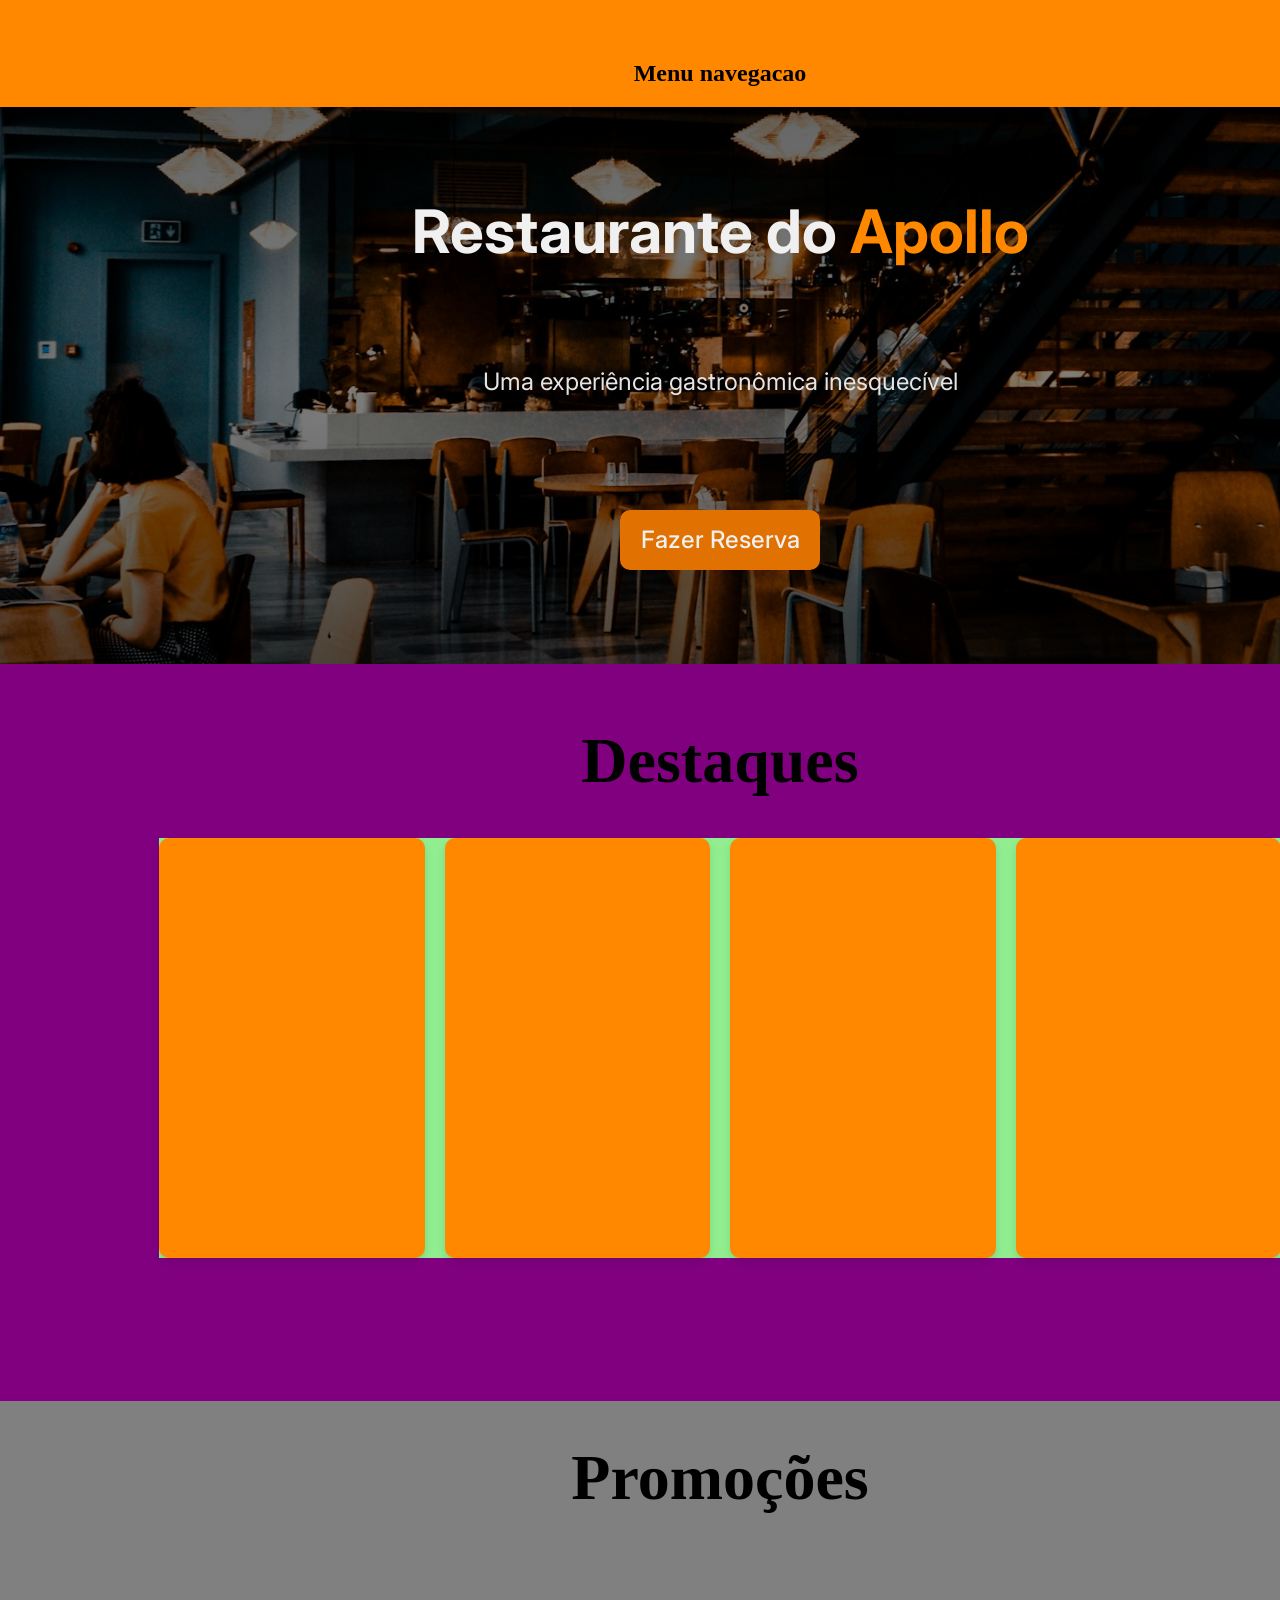
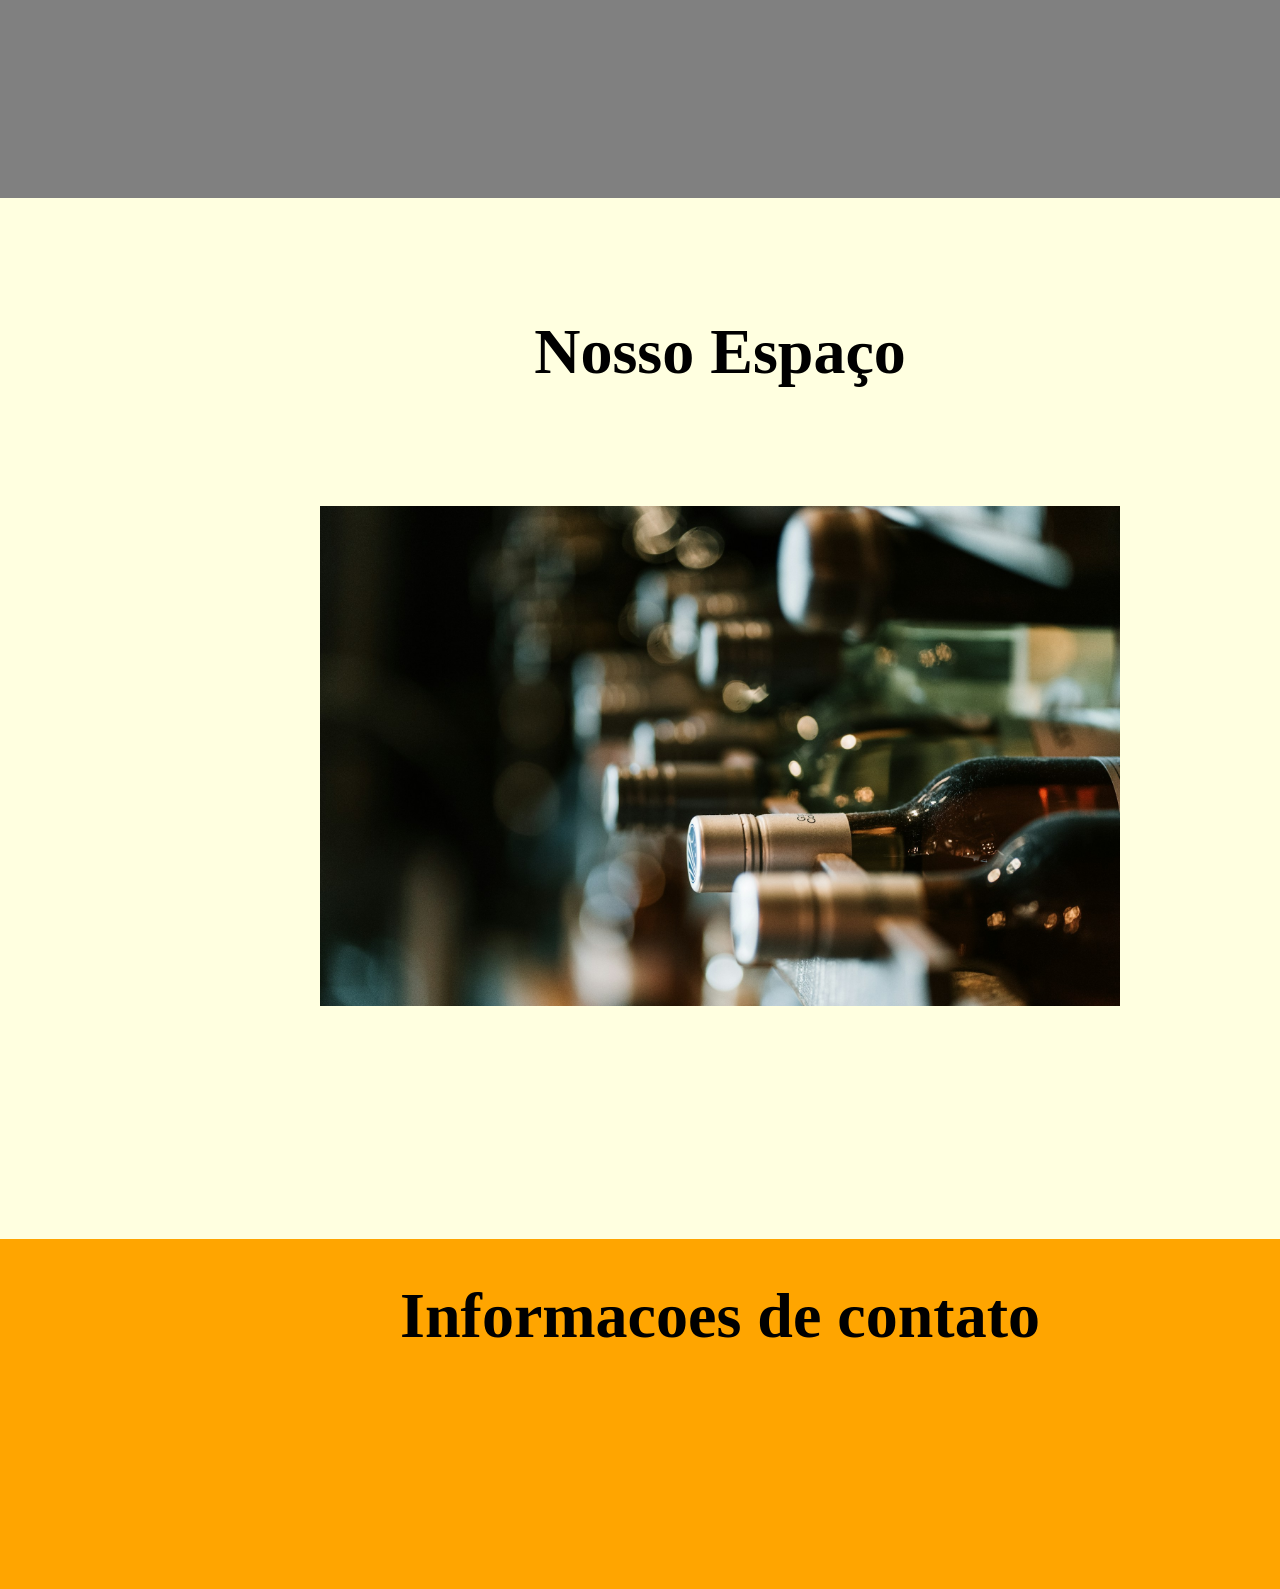
==== index.html @ 2770dd9a "finalizei estilo do banner principal" ====
<!DOCTYPE html>
<html lang="pt-br">
<head>
    <meta charset="UTF-8">
    <meta name="viewport" content="width=device-width, initial-scale=1.0">
    
    <link rel="preconnect" href="https://fonts.googleapis.com">
    <link rel="preconnect" href="https://fonts.gstatic.com" crossorigin>
    <link href="https://fonts.googleapis.com/css2?family=Inter:wght@400;700&display=swap" rel="stylesheet">

    
    <link rel="stylesheet" href="style/style.css">
    
    <title>Apollo Restaurante</title>
</head>
<body>
  <header id="main-nav">
    <div class="texto-menu">
      <h2>Menu navegacao</h2>
      </div>
    </header>
  
  <main id="home-content">
        <section id="main-banner">
            <h1 class="restaurante-title">Restaurante do <span class="destaque-title">Apollo</span></h1>
            <p class="slogan">Uma experiência gastronômica inesquecível</p>
            <button class="botao-reserva">Fazer Reserva</button>
        </section>

        <section id="area-destaques">
            <h1>Destaques</h1>
            <div class="cards-container">
              <div class="card"></div>
              <div class="card"></div>
              <div class="card"></div>
              <div class="card"></div>
            </div>
        </section>

        <section id="promocao-area">
            <h1>Promoções</h1>
            <div class="promocao-text"></div>
            <div class="promocao-image"></div>
        </section>

        <section id="sobre-espaco">
            <h1>Nosso Espaço</h1>
            <img class="img-carousel" src="imagens/home/foto-carousel-1.jpg" alt="imagem 1 do carousel">
            <div class="carousel"></div>
        </section>

    </main>

    <footer id="main-footer"> 
        <h1>Informacoes de contato</h1>
        <div class="footer-column"></div>
        <div class="footer-column"></div>
        <div class="footer-column"></div>
        <div class="footer-column"></div>
    </footer>
    
</body>
</html>
---- style/style.css ----
* {
  margin: 0;
  padding: 0;
  box-sizing: border-box;
}

#main-nav {
  background-color: #FF8800;
  width: 1440px;
  height: 107px;
  display: flex;
  flex-direction: column; 
  align-items: center;
  justify-content: center;
  padding-top: 40px;
  
}

#main-banner {
  background-image: linear-gradient(rgba(0, 0, 0, 0.6),rgba(0, 0, 0, 0.5), rgba(0, 0, 0, 0.7)),url('/imagens/home/main-banner.jpg');
  background-size: cover;
  background-position: 28% 62%;
  background-repeat: no-repeat;
  width: 1440px;
  height: 557px;
  display: flex;
  flex-direction: column; 
  align-items: center;
  justify-content: space-evenly;
  text-align: center;
}

#main-banner h1 {
  font-family: 'Inter', sans-serif;
  color: rgba(240,240,240,1);
  font-weight: 700;
  font-size: 60px;
  line-height: 60px;
  font-weight: bold;
  margin-bottom: 10px; 
}



#area-destaques{
  background-color: purple;
  width: 1440px;
  height: 737px;
  display: flex;
  flex-direction: column; 
  align-items: center;
  padding: 60px;
}

#promocao-area{
  background-color: gray;
  width: 1440px;
  height: 397px;
  display: flex;
  flex-direction: column; 
  align-items: center;
  justify-content: flex-start;
  padding: 40px;
}

#sobre-espaco{
  background-color: lightyellow;
  width: 1440px;
  height: 1041px;
  display: flex;
  flex-direction: column; 
  align-items: center;
  justify-content: space-evenly;
}

#main-footer{
  background-color: orange;
  width: 1440px;
  height: 350px;
  display: flex;
  flex-direction: column; 
  align-items: center;
  justify-content: flex-start;
  padding: 40px;
}
.destaque-title{
  color: #FF8800;
}

.slogan{
  font-size: 24px;
  line-height: 32px;
  font-family: 'Inter', sans-serif;
  font-weight: 400;
  color: rgba(229,229,229,1);
  
}

.botao-reserva{
  background-color: rgba(225,113,0,1);
  color: rgba(240,240,240,1);
  font-size: 24px;
  font-family: 'Inter', sans-serif;
  font-weight: 500;
  width: 200px;
  height: 60px;
  padding: 15px;
  border: none;
  border-radius: 10px;
  margin-top: 18px;
}

.img-carousel{
  width: 800px;
  height: 500px;
  object-fit: cover;
  
}

.cards-container{
  background-color: lightgreen;
  width: 85%;
  height: 420px;
  display: flex;
  flex-direction: row;
  justify-content: center;
  gap: 20px;
  margin-top: 40px;
}

.card{
  background-color: #FF8800;
  width: 268px;
  height: 420px;
  border-radius: 10px;
  box-shadow: 0 4px 8px rgba(0,0,0,0.1);
  text-align: center;
  
}

h1 { 
  font-size: 64px;
}
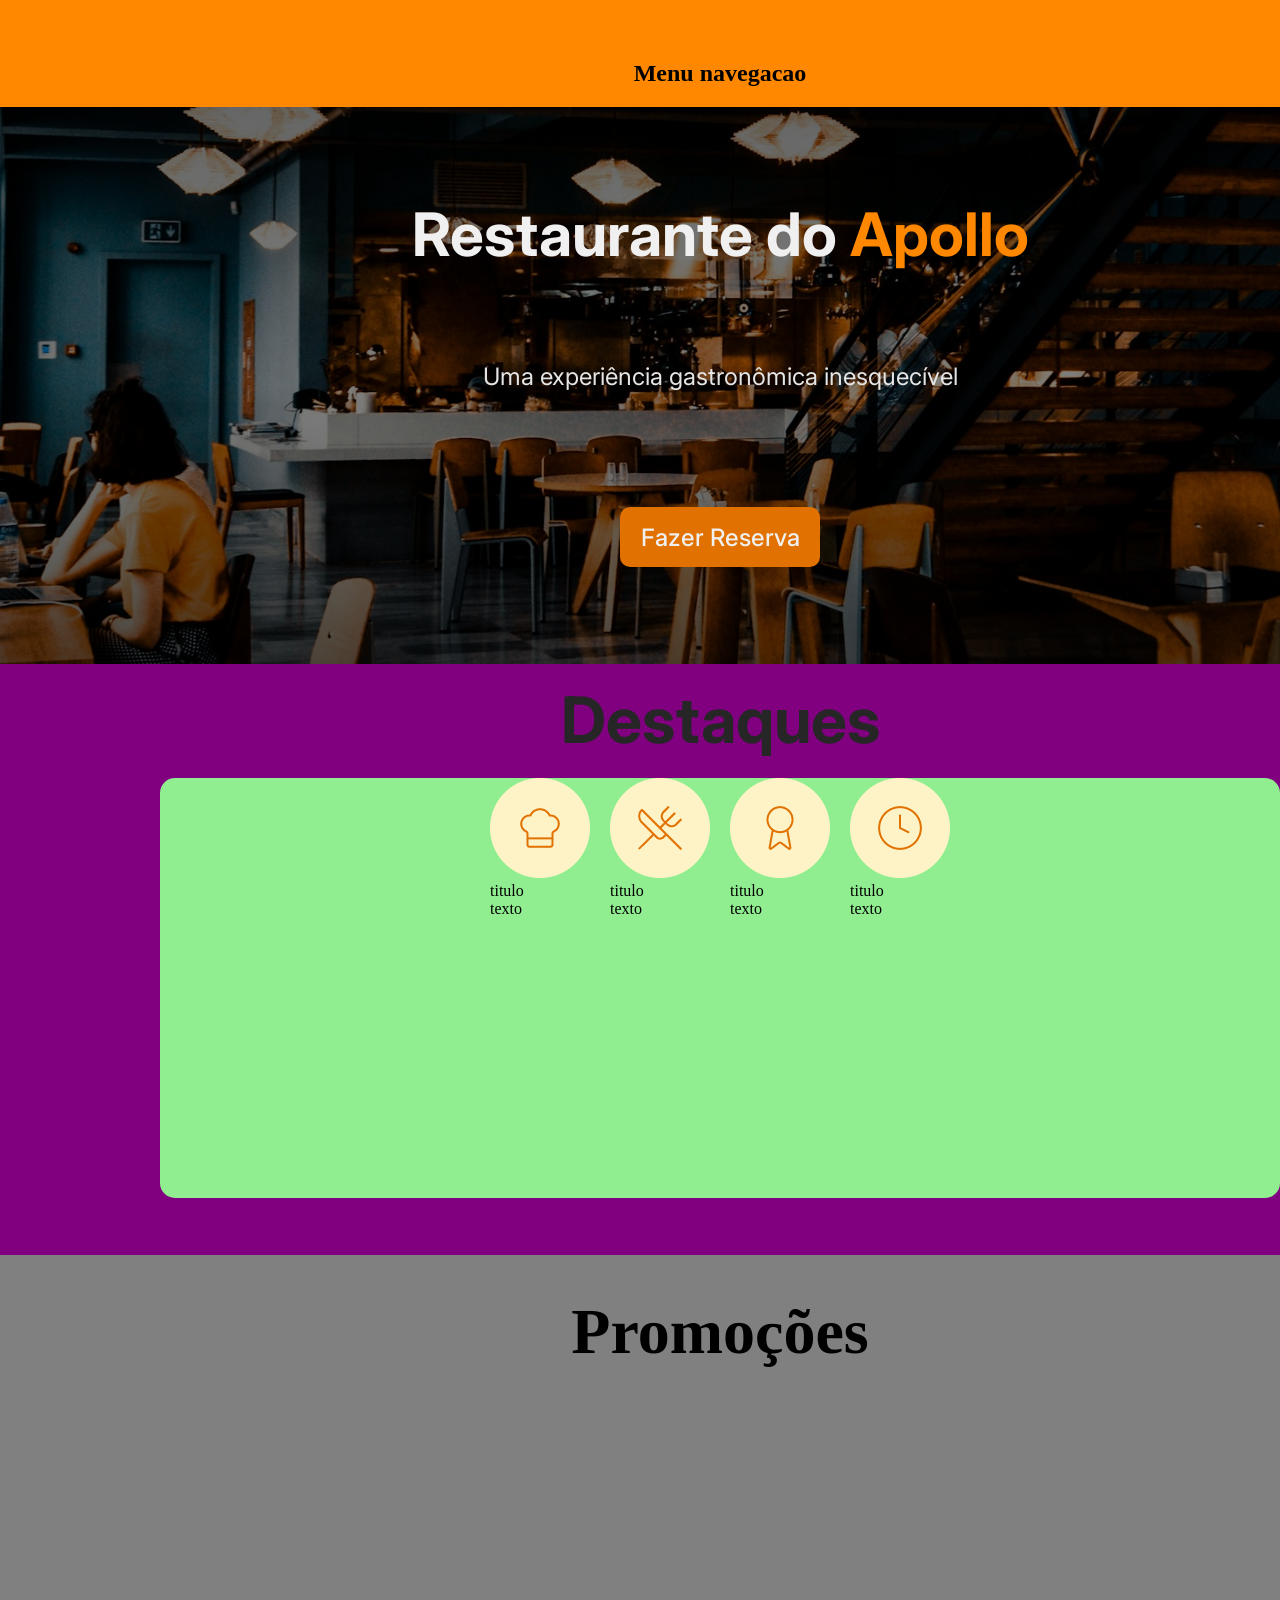
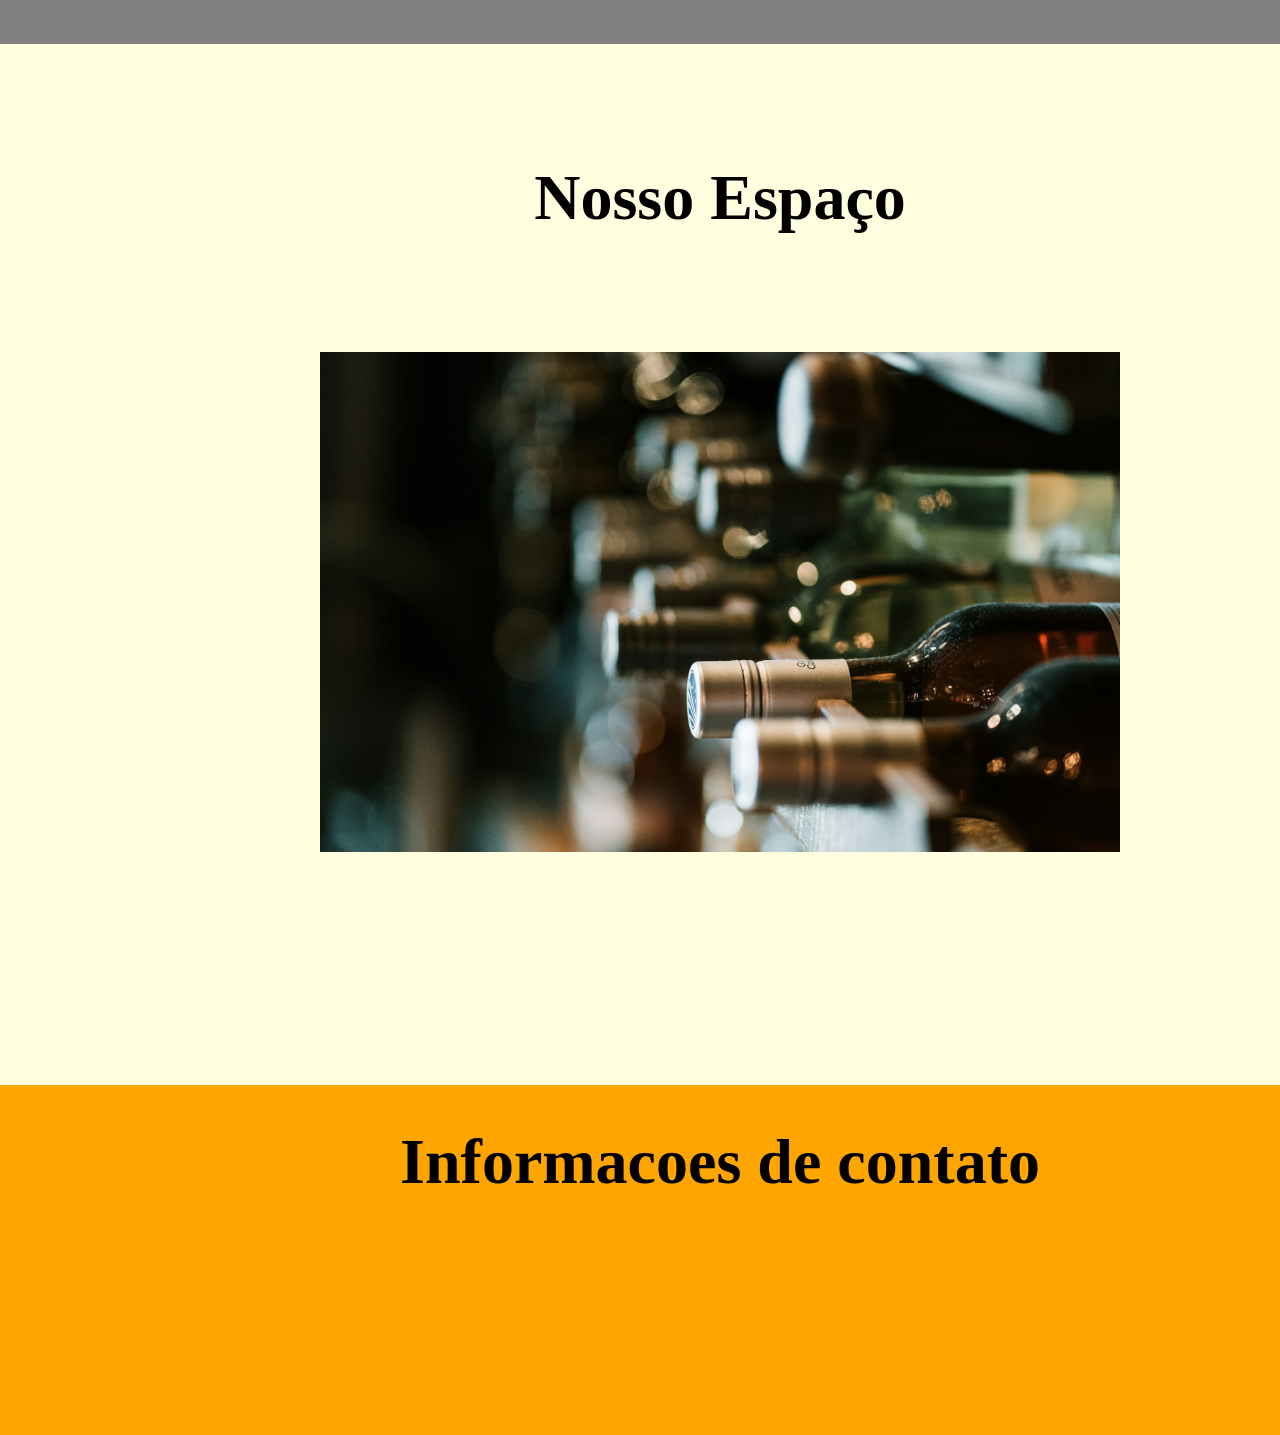
==== commit 533eb028: "iniciei estilo dos destaques" ====
--- a/index.html
+++ b/index.html
@@ -22,18 +22,38 @@
   
   <main id="home-content">
         <section id="main-banner">
-            <h1 class="restaurante-title">Restaurante do <span class="destaque-title">Apollo</span></h1>
+            <h1 class="restaurante-title">Restaurante do <span class="destaque-no-titulo">Apollo</span></h1>
             <p class="slogan">Uma experiência gastronômica inesquecível</p>
             <button class="botao-reserva">Fazer Reserva</button>
         </section>
 
         <section id="area-destaques">
-            <h1>Destaques</h1>
+            <h1 class="title-destaques">Destaques</h1>
             <div class="cards-container">
-              <div class="card"></div>
-              <div class="card"></div>
-              <div class="card"></div>
-              <div class="card"></div>
+              
+              <div class="card">
+                  <img src="/imagens/home/icon-card1.png">
+                  <p class="cards-title">titulo</p>
+                  <p class= "cards-texts">texto</p>
+              </div>
+              
+              <div class="card">
+                   <img src="/imagens/home/icon-card2.png">
+                  <p class="cards-title">titulo</p>
+                  <p class= "cards-texts">texto</p>
+              </div>
+              
+              <div class="card">
+                   <img src="/imagens/home/icon-card3.png">
+                  <p class="cards-title">titulo</p>
+                  <p class= "cards-texts">texto</p>
+              </div>
+              
+              <div class="card">
+                   <img src="/imagens/home/icon-card4.png">
+                  <p class="cards-title">titulo</p>
+                  <p class= "cards-texts">texto</p>
+              </div>
             </div>
         </section>
 
--- a/style/style.css
+++ b/style/style.css
@@ -37,7 +37,6 @@
   font-size: 60px;
   line-height: 60px;
   font-weight: bold;
-  margin-bottom: 10px; 
 }
 
 
@@ -45,17 +44,18 @@
 #area-destaques{
   background-color: purple;
   width: 1440px;
-  height: 737px;
+  height: 591px;
   display: flex;
   flex-direction: column; 
   align-items: center;
-  padding: 60px;
+  justify-content: center;
+  
 }
 
 #promocao-area{
   background-color: gray;
   width: 1440px;
-  height: 397px;
+  height: 389px;
   display: flex;
   flex-direction: column; 
   align-items: center;
@@ -83,7 +83,7 @@
   justify-content: flex-start;
   padding: 40px;
 }
-.destaque-title{
+.destaque-no-titulo{
   color: #FF8800;
 }
 
@@ -110,6 +110,17 @@
   margin-top: 18px;
 }
 
+.title-destaques{
+  font-family: 'Inter', sans-serif;
+  font-weight: 700;
+  font-size: 64px;
+  line-height: 36px;
+  color: rgba(38,38,38,01);
+  margin-bottom: 20px;
+  
+}
+
+
 .img-carousel{
   width: 800px;
   height: 500px;
@@ -119,23 +130,26 @@
 
 .cards-container{
   background-color: lightgreen;
-  width: 85%;
+  width: 1120px;
   height: 420px;
   display: flex;
   flex-direction: row;
   justify-content: center;
   gap: 20px;
-  margin-top: 40px;
+  margin-top: 20px;
+  margin-bottom: 20px;
+  border-radius: 15px;
+
 }
 
-.card{
-  background-color: #FF8800;
+.card1,.card2,.card3,.card4 {
+  background-color: rgba(240,240,240,1);
   width: 268px;
   height: 420px;
   border-radius: 10px;
   box-shadow: 0 4px 8px rgba(0,0,0,0.1);
   text-align: center;
-  
+  border-radius: 15px;
 }
 
 h1 { 
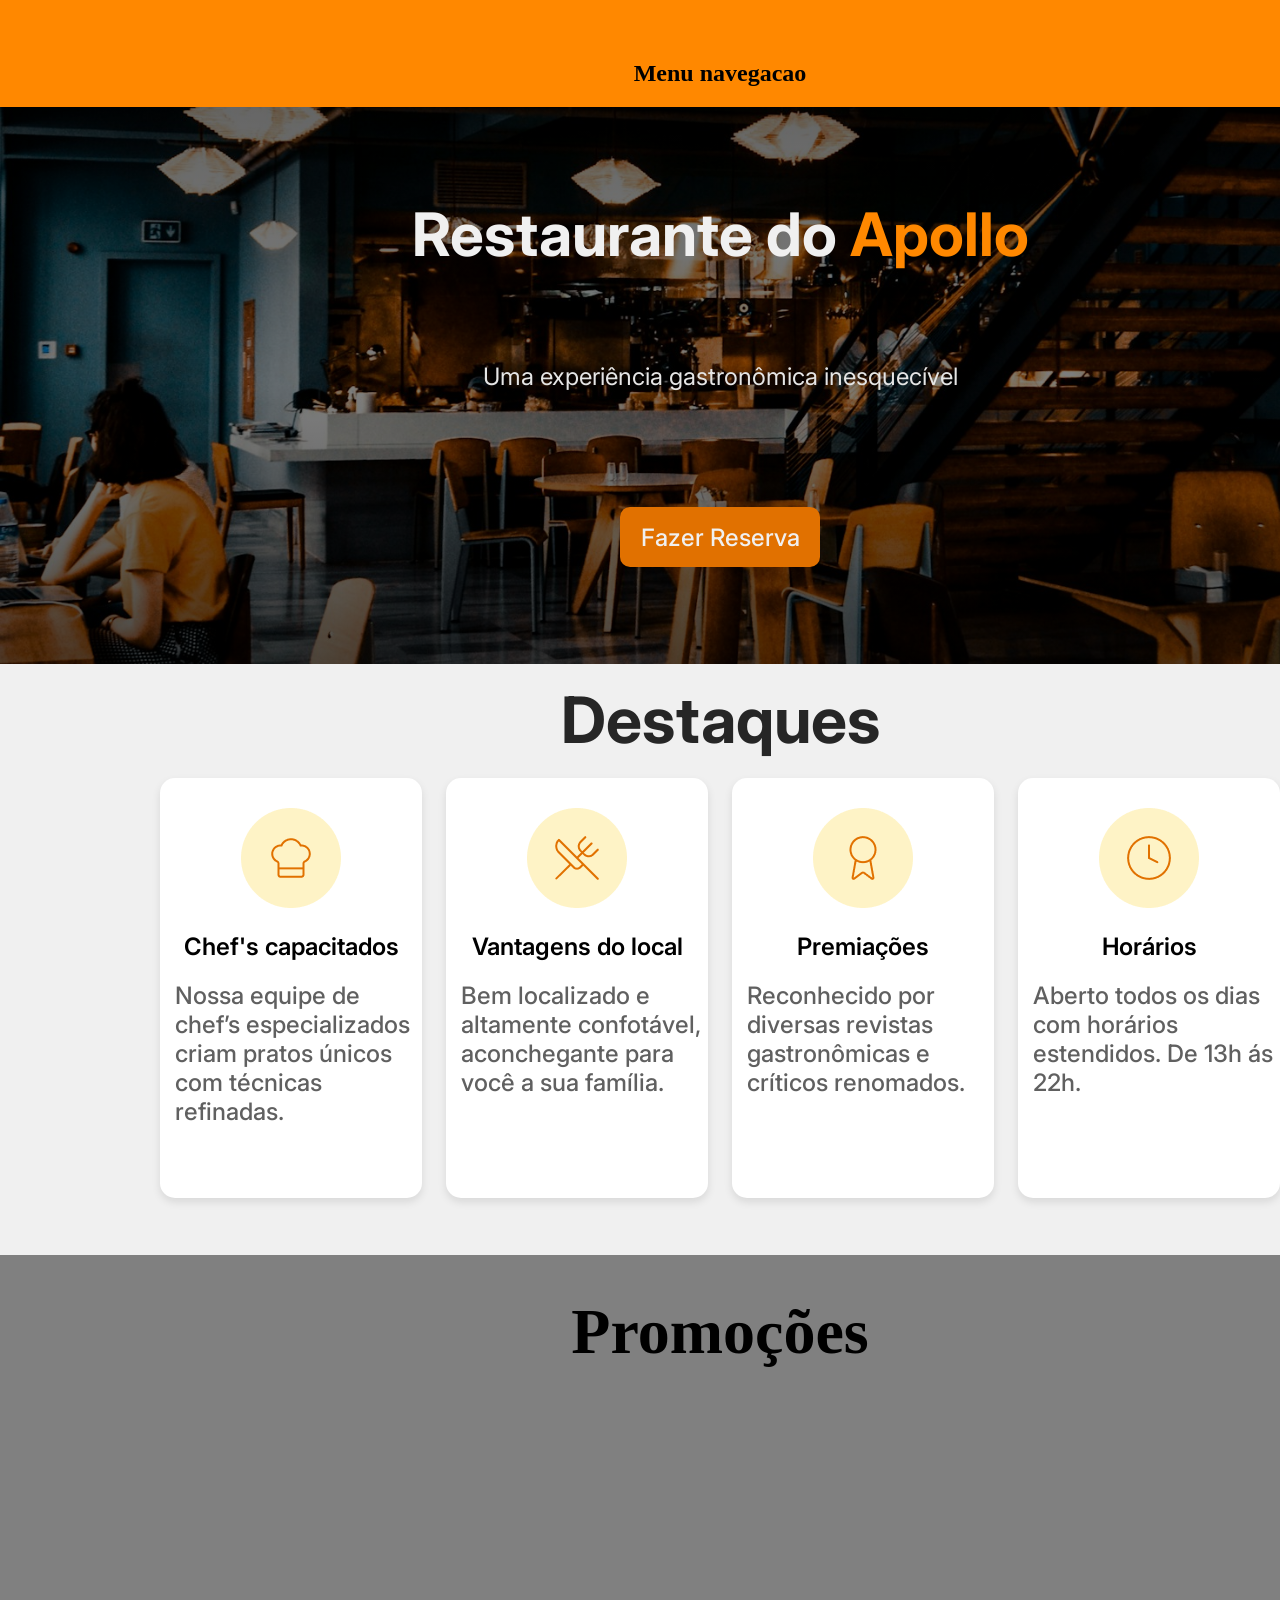
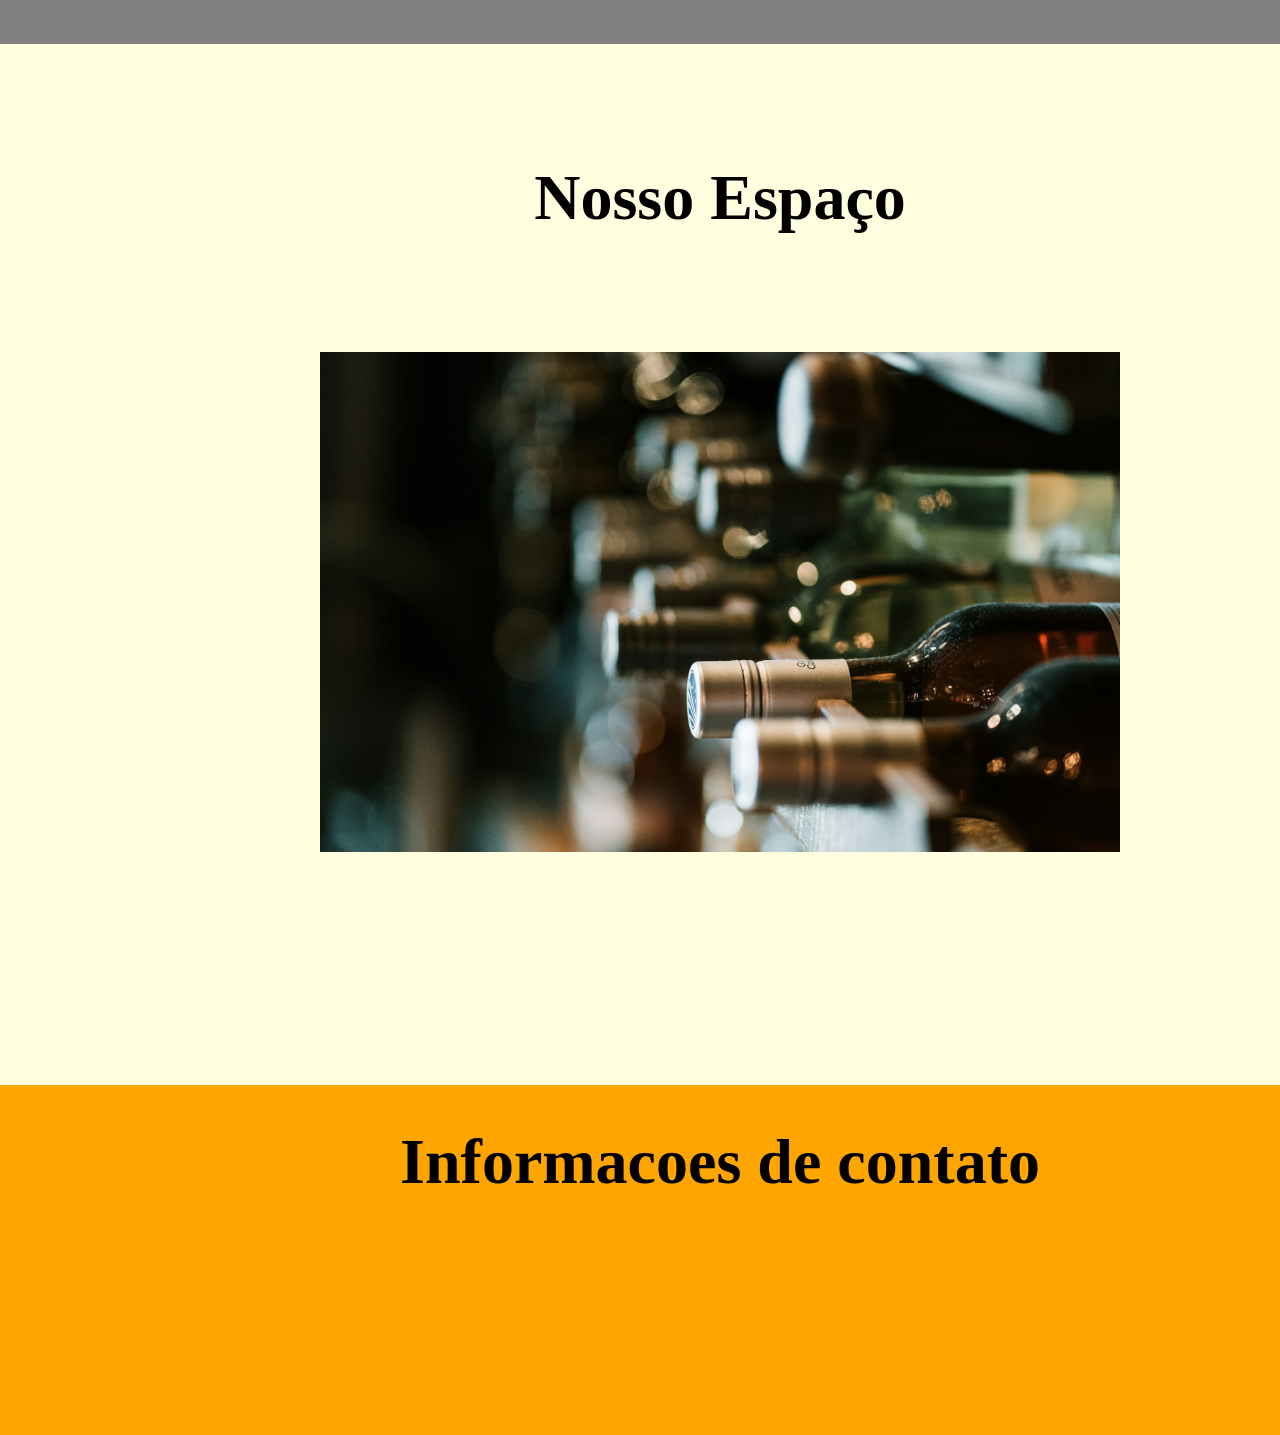
==== commit c4d5b127: "concluí estilo dos cards na area de destaque" ====
--- a/index.html
+++ b/index.html
@@ -31,28 +31,28 @@
             <h1 class="title-destaques">Destaques</h1>
             <div class="cards-container">
               
-              <div class="card">
+              <div class="card1">
                   <img src="/imagens/home/icon-card1.png">
-                  <p class="cards-title">titulo</p>
-                  <p class= "cards-texts">texto</p>
+                  <p class="cards-title">Chef's capacitados</p>
+                  <p class= "cards-texts">Nossa equipe de chef’s especializados criam pratos únicos com técnicas refinadas.</p>
               </div>
               
-              <div class="card">
+              <div class="card2">
                    <img src="/imagens/home/icon-card2.png">
-                  <p class="cards-title">titulo</p>
-                  <p class= "cards-texts">texto</p>
+                  <p class="cards-title">Vantagens do local</p>
+                  <p class= "cards-texts">Bem localizado e altamente confotável, aconchegante para você a sua família.</p>
               </div>
               
-              <div class="card">
+              <div class="card3">
                    <img src="/imagens/home/icon-card3.png">
-                  <p class="cards-title">titulo</p>
-                  <p class= "cards-texts">texto</p>
+                  <p class="cards-title">Premiações</p>
+                  <p class= "cards-texts">Reconhecido por diversas revistas gastronômicas e críticos renomados.</p>
               </div>
               
-              <div class="card">
+              <div class="card4">
                    <img src="/imagens/home/icon-card4.png">
-                  <p class="cards-title">titulo</p>
-                  <p class= "cards-texts">texto</p>
+                  <p class="cards-title">Horários</p>
+                  <p class= "cards-texts">Aberto todos os dias com horários estendidos. De 13h ás 22h.</p>
               </div>
             </div>
         </section>
--- a/style/style.css
+++ b/style/style.css
@@ -42,7 +42,7 @@
 
 
 #area-destaques{
-  background-color: purple;
+  background-color: rgba(240, 240, 240, 1);
   width: 1440px;
   height: 591px;
   display: flex;
@@ -129,13 +129,13 @@
 }
 
 .cards-container{
-  background-color: lightgreen;
+  background: background: rgba(240, 240, 240, 1);
   width: 1120px;
   height: 420px;
   display: flex;
   flex-direction: row;
   justify-content: center;
-  gap: 20px;
+  gap: 24px;
   margin-top: 20px;
   margin-bottom: 20px;
   border-radius: 15px;
@@ -143,13 +143,38 @@
 }
 
 .card1,.card2,.card3,.card4 {
-  background-color: rgba(240,240,240,1);
+  background-color: rgba(255, 255, 255, 1);
   width: 268px;
   height: 420px;
   border-radius: 10px;
   box-shadow: 0 4px 8px rgba(0,0,0,0.1);
-  text-align: center;
   border-radius: 15px;
+  display: flex;
+  flex-direction: column;
+  align-items: center;
+  justify-content: flex-start;
+  gap: 20px;
+  padding-top: 30px;
+
+  
+}
+.cards-title{
+  font-family: 'Inter', sans-serif;
+  font-size: 24px;
+  padding-top: 5px;
+  font-weight: 600;
+  line-height: 28px;
+  
+
+}
+
+.cards-texts{
+  color: rgba(96, 96, 96, 1);
+  font-family: 'Inter', sans-serif;
+  font-size: 24px;
+  font-weight: 500;
+  padding-left: 15px;
+
 }
 
 h1 { 
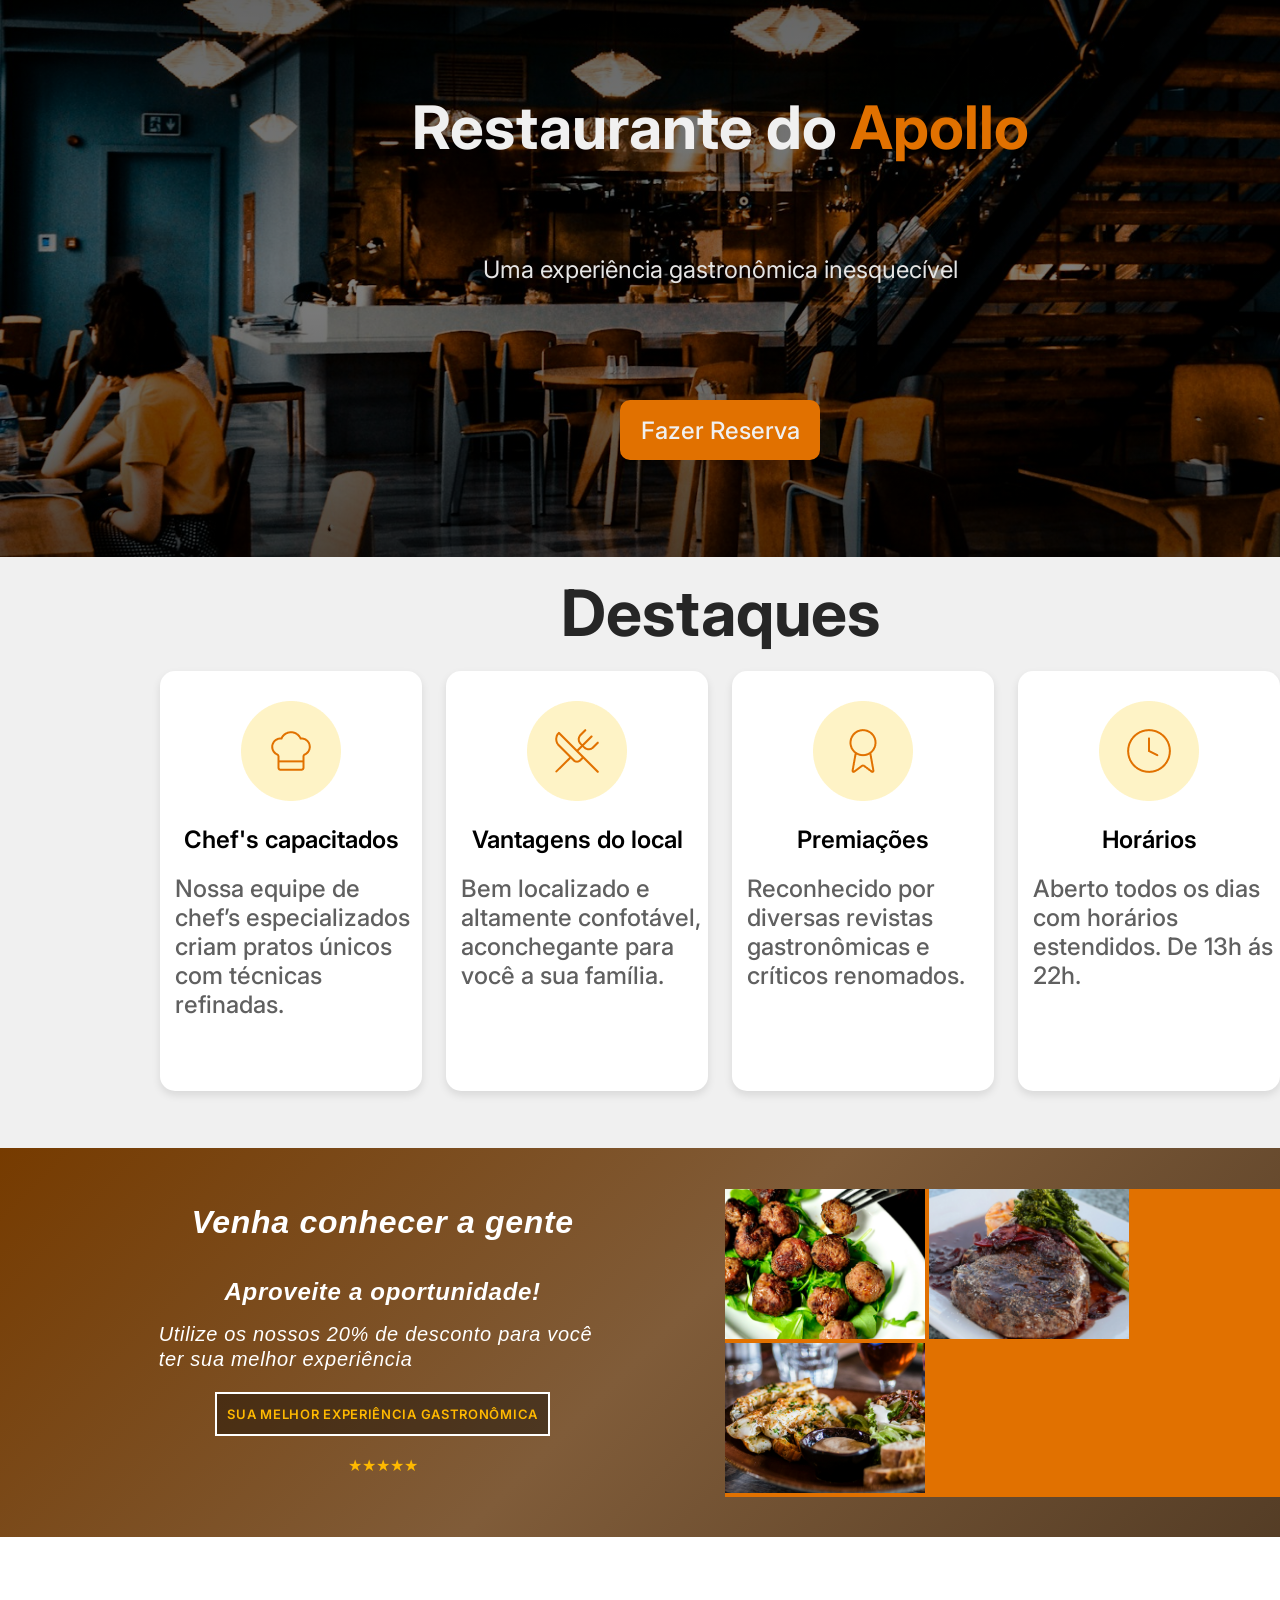
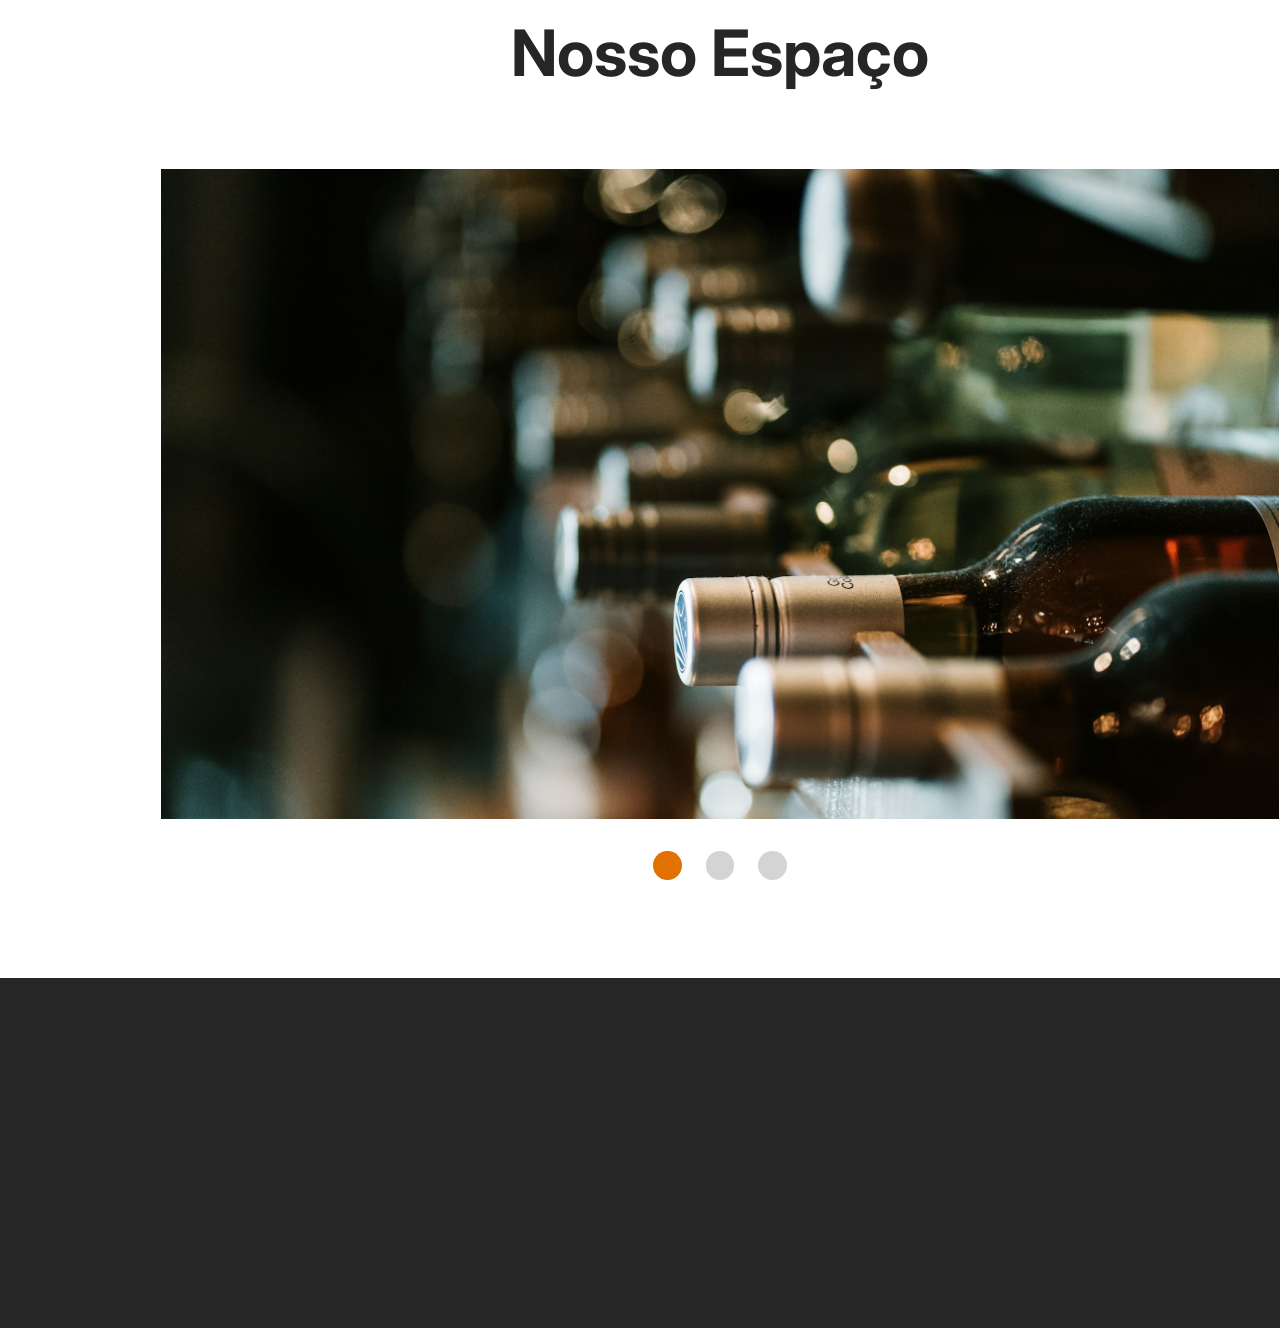
==== commit 4003d7d4: "apliquei estilo na section de promocao e finalizei o carrossel" ====
--- a/index.html
+++ b/index.html
@@ -14,12 +14,7 @@
     <title>Apollo Restaurante</title>
 </head>
 <body>
-  <header id="main-nav">
-    <div class="texto-menu">
-      <h2>Menu navegacao</h2>
-      </div>
-    </header>
-  
+  <header></header>
   <main id="home-content">
         <section id="main-banner">
             <h1 class="restaurante-title">Restaurante do <span class="destaque-no-titulo">Apollo</span></h1>
@@ -58,21 +53,48 @@
         </section>
 
         <section id="promocao-area">
-            <h1>Promoções</h1>
-            <div class="promocao-text"></div>
-            <div class="promocao-image"></div>
+      
+            <div class="promocao-conteudo">
+              <h2>Venha conhecer a gente</h2>
+              <h3>Aproveite a oportunidade!</h3>
+              <p class="promo-desconto">Utilize os nossos 20% de desconto para você ter sua melhor experiência</p>
+              <p class="promo-destaque">SUA MELHOR EXPERIÊNCIA GASTRONÔMICA</p>
+              <p class="promo-stars">★★★★★</p>
+            </div>
+            
+            <div class="promocao-pratos">
+              <img class="prato1-fundo" src="/imagens/home/prato1-fundo.jpg">
+              <img class="prato2-meio" src="/imagens/home/prato2-meio.jpg">
+              <img class="prato3-frente" src="/imagens/home/prato3-frente.jpg">
+            </div>
+            
         </section>
 
         <section id="sobre-espaco">
-            <h1>Nosso Espaço</h1>
-            <img class="img-carousel" src="imagens/home/foto-carousel-1.jpg" alt="imagem 1 do carousel">
-            <div class="carousel"></div>
+          
+            <h1 class="carousel-title">Nosso Espaço</h1>
+            
+            <div class="slides-container">
+              
+              <div class="slides-wrapper">
+                <img id="slide1" src="imagens/home/slide1.jpg" alt="slide 1 do carousel">
+                <img id="slide2" src="imagens/home/slide2.jpg" alt="slide 2 do carousel">
+                <img id="slide3" src="imagens/home/slide3.jpg" alt="slide 3 do carousel">
+              </div>
+            
+              <div class="slider-nav">
+                <a href="#slide1" class="active"></a>
+                <a href="#slide2"></a>
+                <a href="#slide3"></a>
+              </div>
+            
+            </div>
+            
         </section>
-
+        
     </main>
 
-    <footer id="main-footer"> 
-        <h1>Informacoes de contato</h1>
+    <footer id="main-footer">
         <div class="footer-column"></div>
         <div class="footer-column"></div>
         <div class="footer-column"></div>
--- a/style/style.css
+++ b/style/style.css
@@ -2,18 +2,6 @@
   margin: 0;
   padding: 0;
   box-sizing: border-box;
-}
-
-#main-nav {
-  background-color: #FF8800;
-  width: 1440px;
-  height: 107px;
-  display: flex;
-  flex-direction: column; 
-  align-items: center;
-  justify-content: center;
-  padding-top: 40px;
-  
 }
 
 #main-banner {
@@ -39,8 +27,6 @@
   font-weight: bold;
 }
 
-
-
 #area-destaques{
   background-color: rgba(240, 240, 240, 1);
   width: 1440px;
@@ -49,13 +35,33 @@
   flex-direction: column; 
   align-items: center;
   justify-content: center;
-  
 }
 
 #promocao-area{
-  background-color: gray;
   width: 1440px;
   height: 389px;
+  display: flex;
+  flex-direction: row; 
+  align-items: center;
+  justify-content: space-evenly;
+  padding: 40px;
+  background: linear-gradient(135deg, #763B00 0%, #805C39 46.4%, #4C3722 100%), linear-gradient(0deg, #FFC489, #FFC489);
+}
+
+#sobre-espaco{
+  background-color: rgba(255, 255, 255, 1);
+  width: 1440px;
+  height: 1041px;
+  display: flex;
+  flex-direction: column; 
+  align-items: center;
+  justify-content: space-evenly
+}
+
+#main-footer{
+  background: rgba(38, 38, 38, 1);
+  width: 1440px;
+  height: 350px;
   display: flex;
   flex-direction: column; 
   align-items: center;
@@ -63,28 +69,8 @@
   padding: 40px;
 }
 
-#sobre-espaco{
-  background-color: lightyellow;
-  width: 1440px;
-  height: 1041px;
-  display: flex;
-  flex-direction: column; 
-  align-items: center;
-  justify-content: space-evenly;
-}
-
-#main-footer{
-  background-color: orange;
-  width: 1440px;
-  height: 350px;
-  display: flex;
-  flex-direction: column; 
-  align-items: center;
-  justify-content: flex-start;
-  padding: 40px;
-}
 .destaque-no-titulo{
-  color: #FF8800;
+  color: rgba(225, 113, 0, 1);
 }
 
 .slogan{
@@ -93,7 +79,6 @@
   font-family: 'Inter', sans-serif;
   font-weight: 400;
   color: rgba(229,229,229,1);
-  
 }
 
 .botao-reserva{
@@ -117,15 +102,6 @@
   line-height: 36px;
   color: rgba(38,38,38,01);
   margin-bottom: 20px;
-  
-}
-
-
-.img-carousel{
-  width: 800px;
-  height: 500px;
-  object-fit: cover;
-  
 }
 
 .cards-container{
@@ -139,7 +115,6 @@
   margin-top: 20px;
   margin-bottom: 20px;
   border-radius: 15px;
-
 }
 
 .card1,.card2,.card3,.card4 {
@@ -150,22 +125,19 @@
   box-shadow: 0 4px 8px rgba(0,0,0,0.1);
   border-radius: 15px;
   display: flex;
-  flex-direction: column;
+  flex-flow: column nowrap;
   align-items: center;
   justify-content: flex-start;
   gap: 20px;
   padding-top: 30px;
-
-  
-}
+}
+
 .cards-title{
   font-family: 'Inter', sans-serif;
   font-size: 24px;
   padding-top: 5px;
   font-weight: 600;
   line-height: 28px;
-  
-
 }
 
 .cards-texts{
@@ -174,9 +146,130 @@
   font-size: 24px;
   font-weight: 500;
   padding-left: 15px;
-
-}
-
-h1 { 
+}
+
+.promocao-conteudo{
+  background-color: transparent;
+  width: 448px;
+  height: 262px;
+  display: flex;
+  flex-direction: column;
+  align-items: center;
+  justify-content: space-evenly;
+  gap: 20px;
+}
+
+.promocao-conteudo h2{
+  font-family: 'Inter', sans-serif;
+  color:rgba(255, 255, 255, 1);
+  font-weight: 900;
+  font-style: Italic;
+  font-size: 32px;
+  line-height: 20px;
+  letter-spacing: 0.7px;
+  text-align: center;
+  margin-bottom: 30px;
+}
+
+.promocao-conteudo h3{
+  font-family: 'Inter', sans-serif;
+  color:rgba(255, 255, 255, 1);
+  font-weight: 700;
+  font-style: Italic;
+  font-size: 24px;
+  line-height: 20px;
+  letter-spacing: 0.7px;
+}
+
+.promo-desconto{
+  font-family: 'Inter', sans-serif;
+  color:rgba(255, 255, 255, 1);
+  font-weight: 500;
+  font-style: Italic;
+  font-size: 20px;
+  line-height: 25px;
+  letter-spacing: 0.7px;
+}
+
+.promo-destaque{
+  opacity: 1;
+  border: 2px solid rgba(255, 255, 255, 1);
+  font-family: 'Inter', sans-serif;
+  text-transform: uppercase;
+  color: rgba(255, 185, 0, 1);
+  font-weight: 600;
+  font-size: 13px;
+  line-height: 20px;
+  letter-spacing: 0.7px;
+  background-color:rgba(0, 0, 0, 0.4);
+  padding: 10px;
+}
+
+.promo-stars{
+  color: rgba(255, 185, 0, 1);
+}
+
+.promocao-pratos{
+  background: rgba(225, 113, 0, 1);
+  width: 556px;
+  height: 308px;
+}
+
+.prato1-fundo,.prato2-meio,.prato3-frente{
+  width: 200px;
+  height: 150px;
+  object-fit: cover;
+}
+
+.carousel-title{ 
   font-size: 64px;
+  font-family: 'Inter', sans-serif;
+  font-weight: 700;
+  font-style: Bold;
+  line-height: 36px;
+  color: rgba(38, 38, 38, 1);
+}
+
+.slides-container{
+  position: relative;
+}
+.slides-wrapper {
+  width: 1118px;
+  height: 650px;
+  display: flex;
+  flex-direction: row;
+  overflow-x: auto;
+  scroll-snap-type: x mandatory;
+  scroll-behavior: smooth;
+}
+
+.slides-wrapper img{
+  flex: 0 0 100%;
+  width: 100%;
+  height: 100%;
+  object-fit: cover;
+  scroll-snap-align: start;
+}
+
+.slider-nav{
+  display: flex;
+  justify-content: center;
+  column-gap: 1.5rem;
+  align-items: center;
+  margin-top: 1.5rem;
+  bottom: 1.25rem;
+  z-index: 1;
+}
+.slider-nav a{
+  margin-top: 8px;
+  width: 1.8rem;
+  height: 1.8rem;
+  border-radius: 50%;
+  background: rgba(212, 212, 212, 1);
+  display: inline-block;
+  transition: background 0.3s ease;
+}
+
+.slider-nav a.active {
+  background-color: rgba(225, 113, 0, 1);
 }
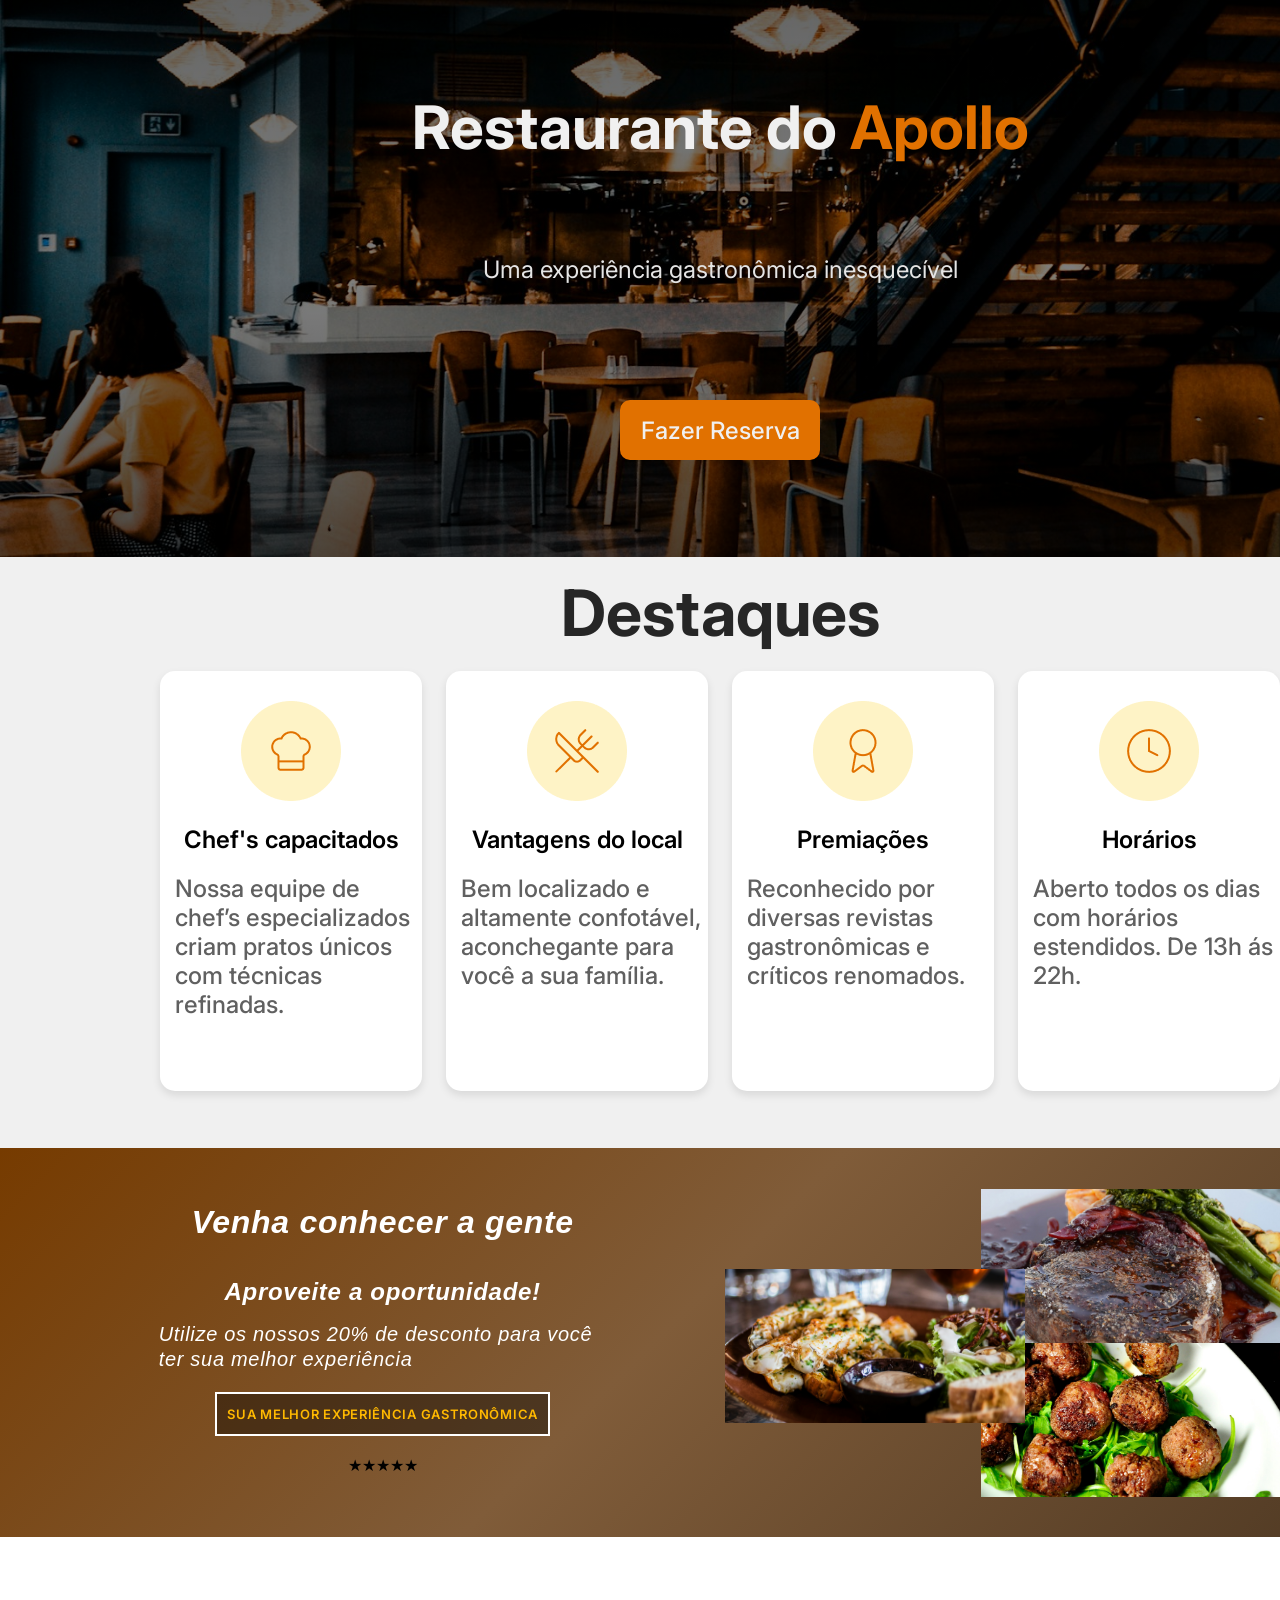
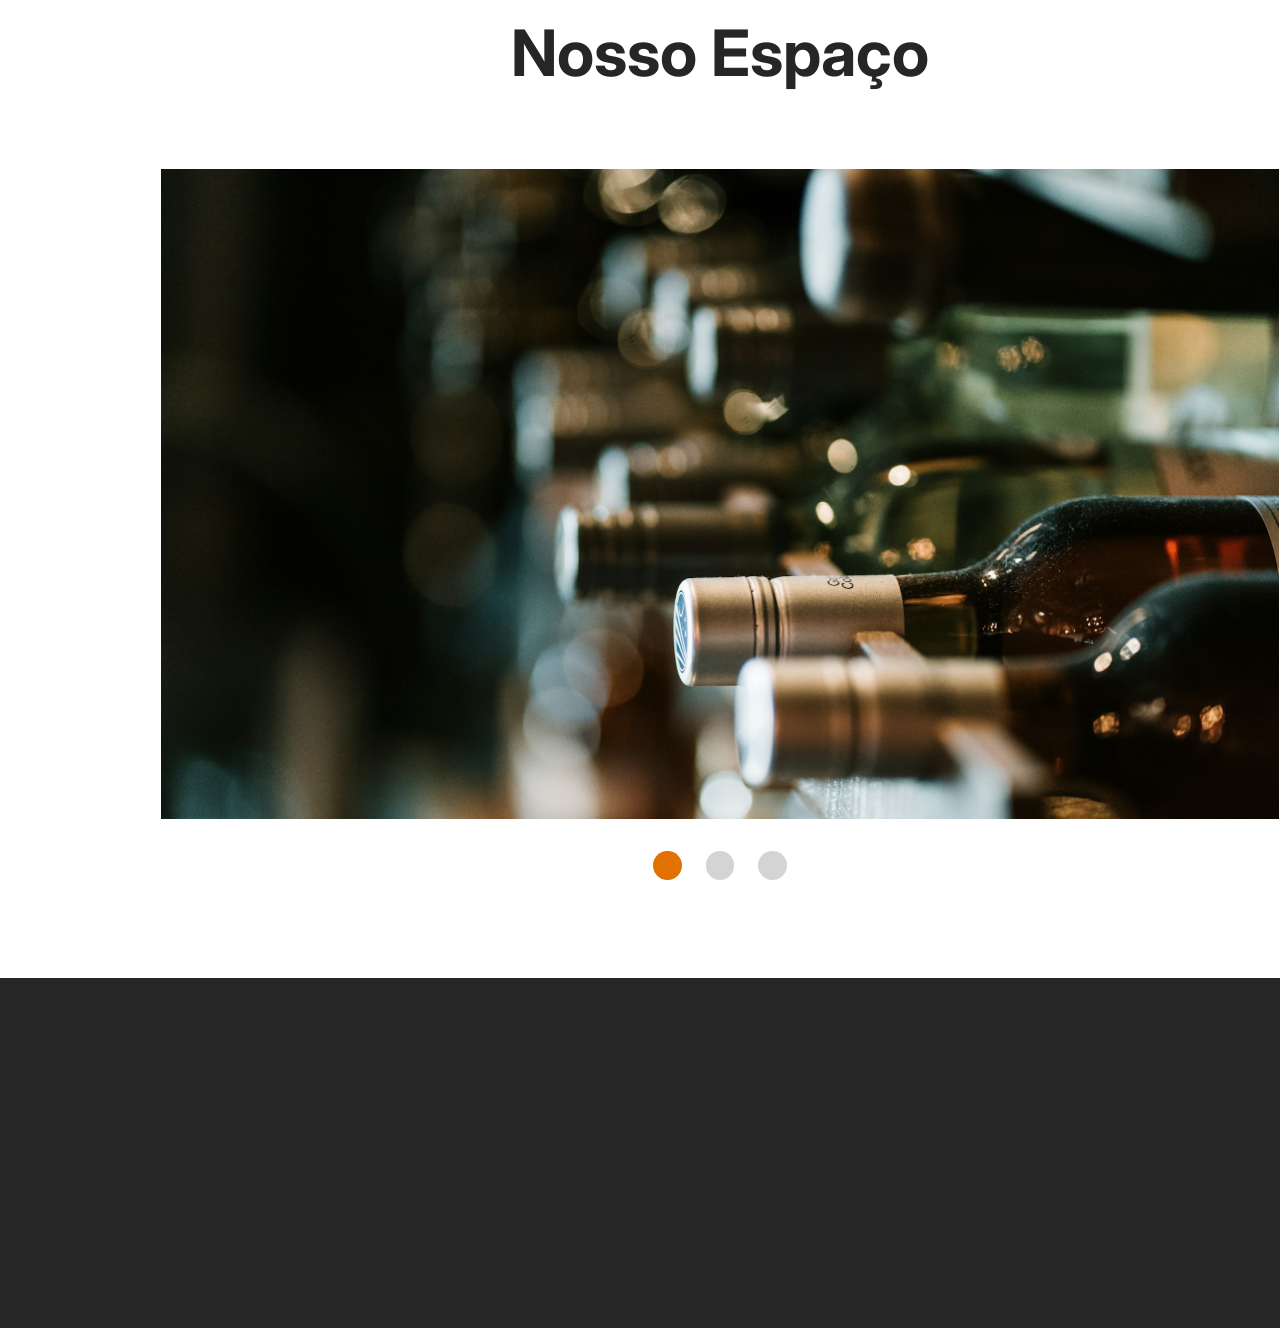
==== commit 10b80433: "ajustei imagens da section promocao-area" ====
--- a/index.html
+++ b/index.html
@@ -59,13 +59,22 @@
               <h3>Aproveite a oportunidade!</h3>
               <p class="promo-desconto">Utilize os nossos 20% de desconto para você ter sua melhor experiência</p>
               <p class="promo-destaque">SUA MELHOR EXPERIÊNCIA GASTRONÔMICA</p>
-              <p class="promo-stars">★★★★★</p>
+              <p class="promo-starcontent://com.android.externalstorage.documents/tree/primary%3ADownload%2Fdesafio-eject-squad-01-frontend::primary:Download/desafio-eject-squad-01-frontend/index.htmls">★★★★★</p>
             </div>
             
-            <div class="promocao-pratos">
-              <img class="prato1-fundo" src="/imagens/home/prato1-fundo.jpg">
-              <img class="prato2-meio" src="/imagens/home/prato2-meio.jpg">
-              <img class="prato3-frente" src="/imagens/home/prato3-frente.jpg">
+            <div class="container-pratos">
+              
+              <figure id="prato1">
+                <img src="/imagens/home/prato1-fundo.jpg">
+              </figure>
+              
+              <figure id="prato2">
+                <img src="/imagens/home/prato2-meio.jpg">
+              </figure>
+              
+              <figure id="prato3">
+                <img src="/imagens/home/prato3-frente.jpg">
+              </figure>
             </div>
             
         </section>
--- a/style/style.css
+++ b/style/style.css
@@ -209,16 +209,42 @@
   color: rgba(255, 185, 0, 1);
 }
 
-.promocao-pratos{
-  background: rgba(225, 113, 0, 1);
+.container-pratos{
   width: 556px;
   height: 308px;
-}
-
-.prato1-fundo,.prato2-meio,.prato3-frente{
-  width: 200px;
-  height: 150px;
+  position: relative;
+  overflow: hidden;
+  
+}
+.container-pratos figure{
+  position: absolute;
+  margin: 0; 
+  padding: 0;
+}
+
+.container-pratos figure img{
+  width: 300px;
+  height: 154px;
   object-fit: cover;
+  display: block;
+}
+
+.container-pratos figure#prato1{
+  bottom: 0;
+  right: 0;
+  z-index: 1;
+}
+
+.container-pratos figure#prato2{
+  top: 0;
+  right: 0;
+  z-index: 2;
+}
+
+.container-pratos figure#prato3{
+  top: 80px;
+  left: 0;
+  z-index: 3;
 }
 
 .carousel-title{ 
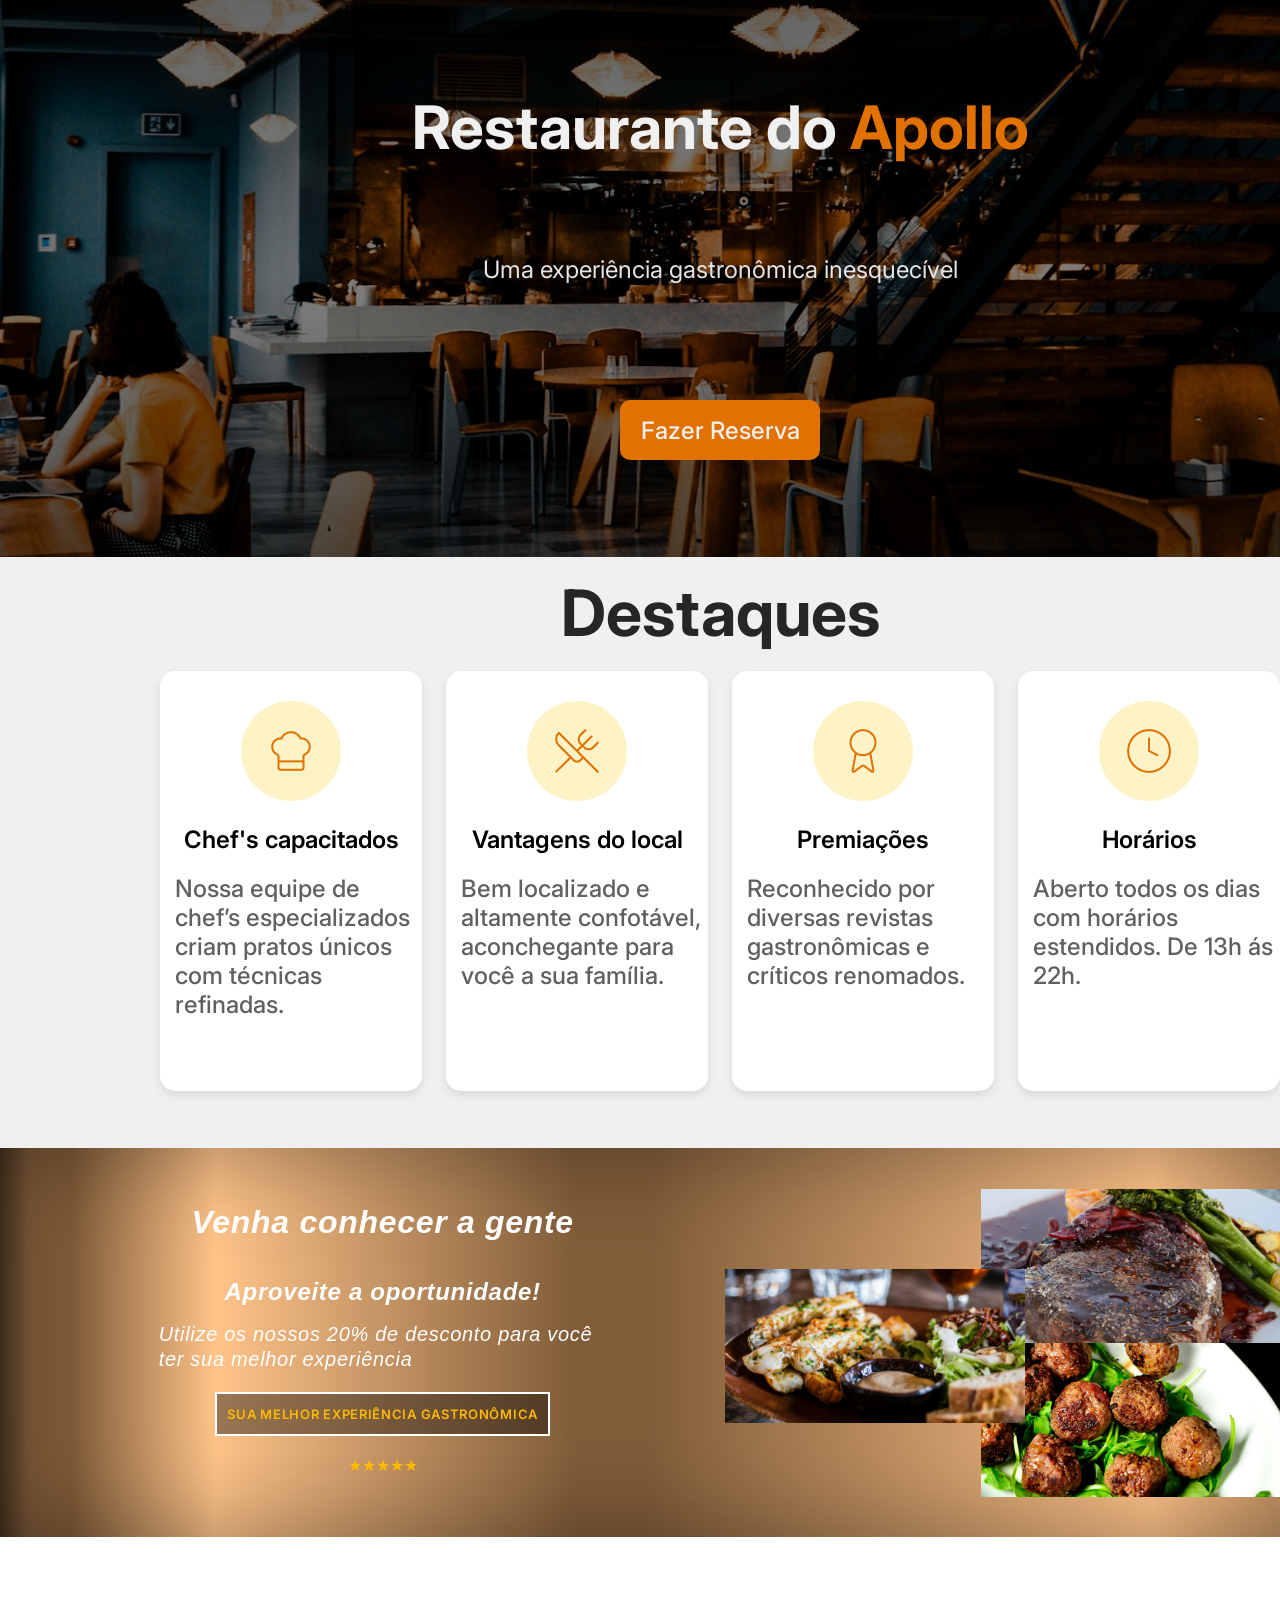
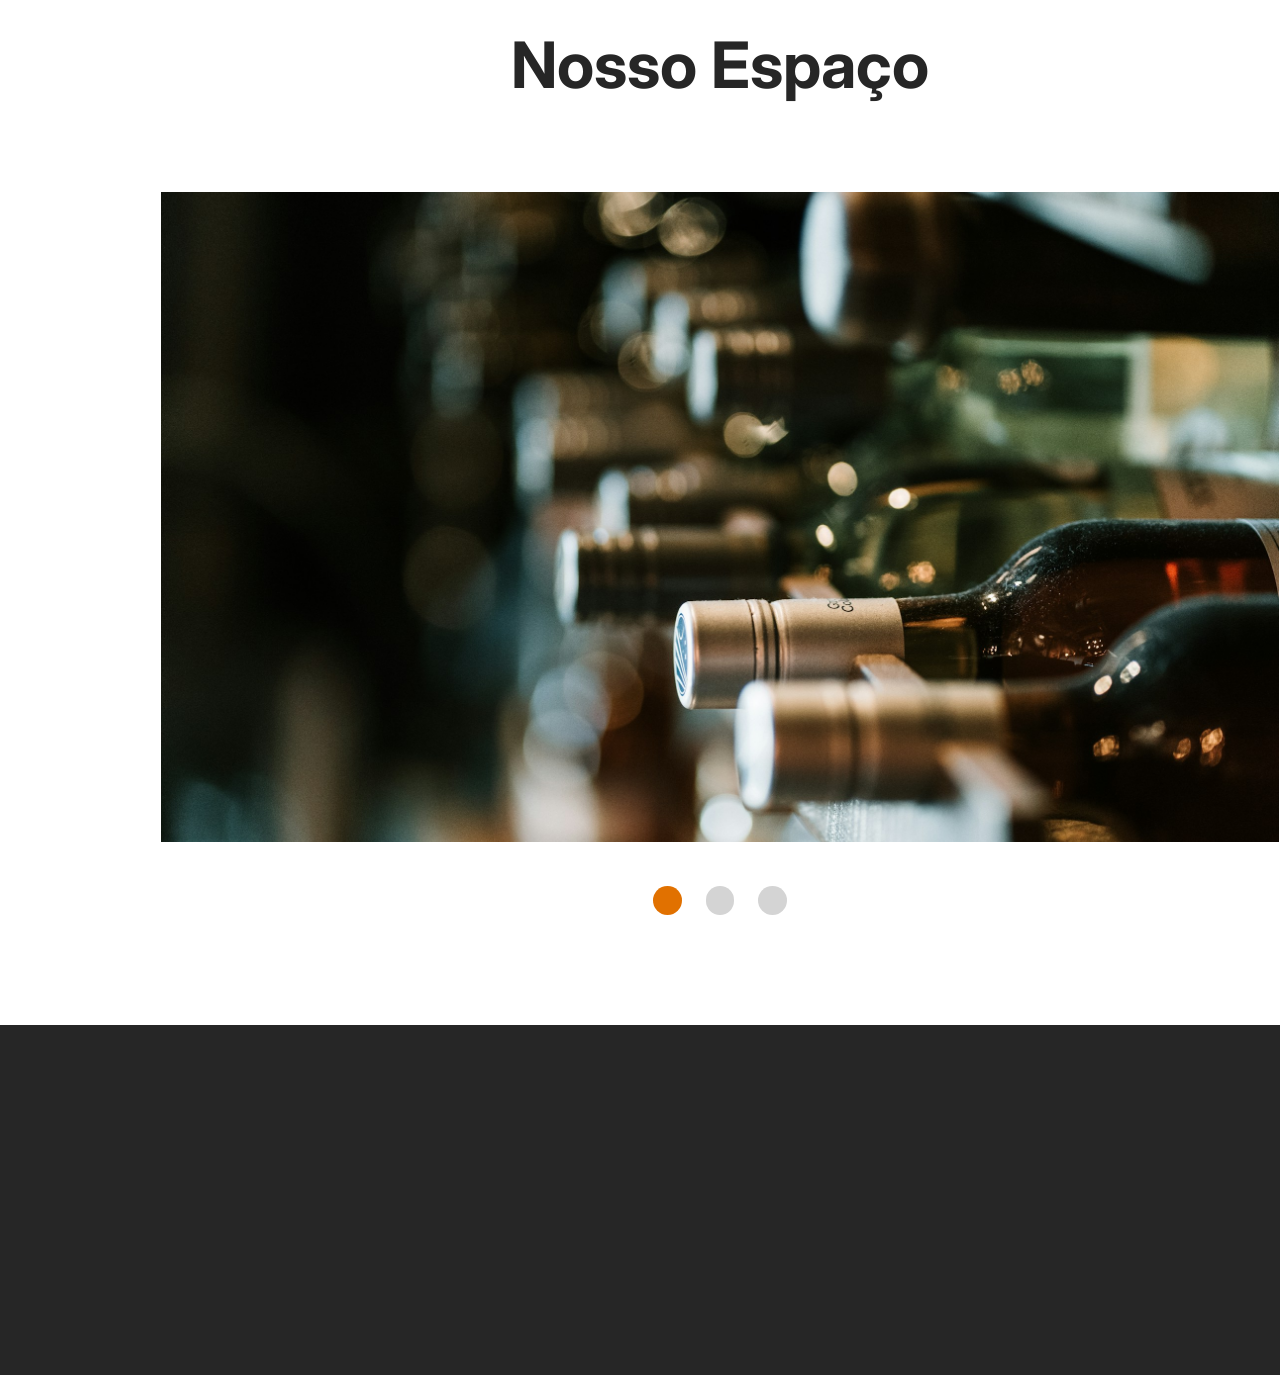
==== commit 45aafd14: "ajustando gradiente da section promocao-area" ====
--- a/index.html
+++ b/index.html
@@ -59,7 +59,7 @@
               <h3>Aproveite a oportunidade!</h3>
               <p class="promo-desconto">Utilize os nossos 20% de desconto para você ter sua melhor experiência</p>
               <p class="promo-destaque">SUA MELHOR EXPERIÊNCIA GASTRONÔMICA</p>
-              <p class="promo-starcontent://com.android.externalstorage.documents/tree/primary%3ADownload%2Fdesafio-eject-squad-01-frontend::primary:Download/desafio-eject-squad-01-frontend/index.htmls">★★★★★</p>
+              <p class="promo-stars">★★★★★</p>
             </div>
             
             <div class="container-pratos">
--- a/style/style.css
+++ b/style/style.css
@@ -45,13 +45,25 @@
   align-items: center;
   justify-content: space-evenly;
   padding: 40px;
-  background: linear-gradient(135deg, #763B00 0%, #805C39 46.4%, #4C3722 100%), linear-gradient(0deg, #FFC489, #FFC489);
+  background: linear-gradient(
+    to right, 
+    #4C3722 0%, 
+    #805C39 2%,
+    #805C39 5%,
+    #FFC489 15%,
+    #805C39 40%, 
+    #805C39 45%,
+    #FFC489 80%,   
+    #805C39 98%,  
+    #4C3722 100%
+  );
+  box-shadow: inset 0 0 100px rgba(0,0,0,0.4);
 }
 
 #sobre-espaco{
   background-color: rgba(255, 255, 255, 1);
   width: 1440px;
-  height: 1041px;
+  height: 1088px;
   display: flex;
   flex-direction: column; 
   align-items: center;
@@ -287,7 +299,7 @@
   z-index: 1;
 }
 .slider-nav a{
-  margin-top: 8px;
+  margin-top: 20px;
   width: 1.8rem;
   height: 1.8rem;
   border-radius: 50%;
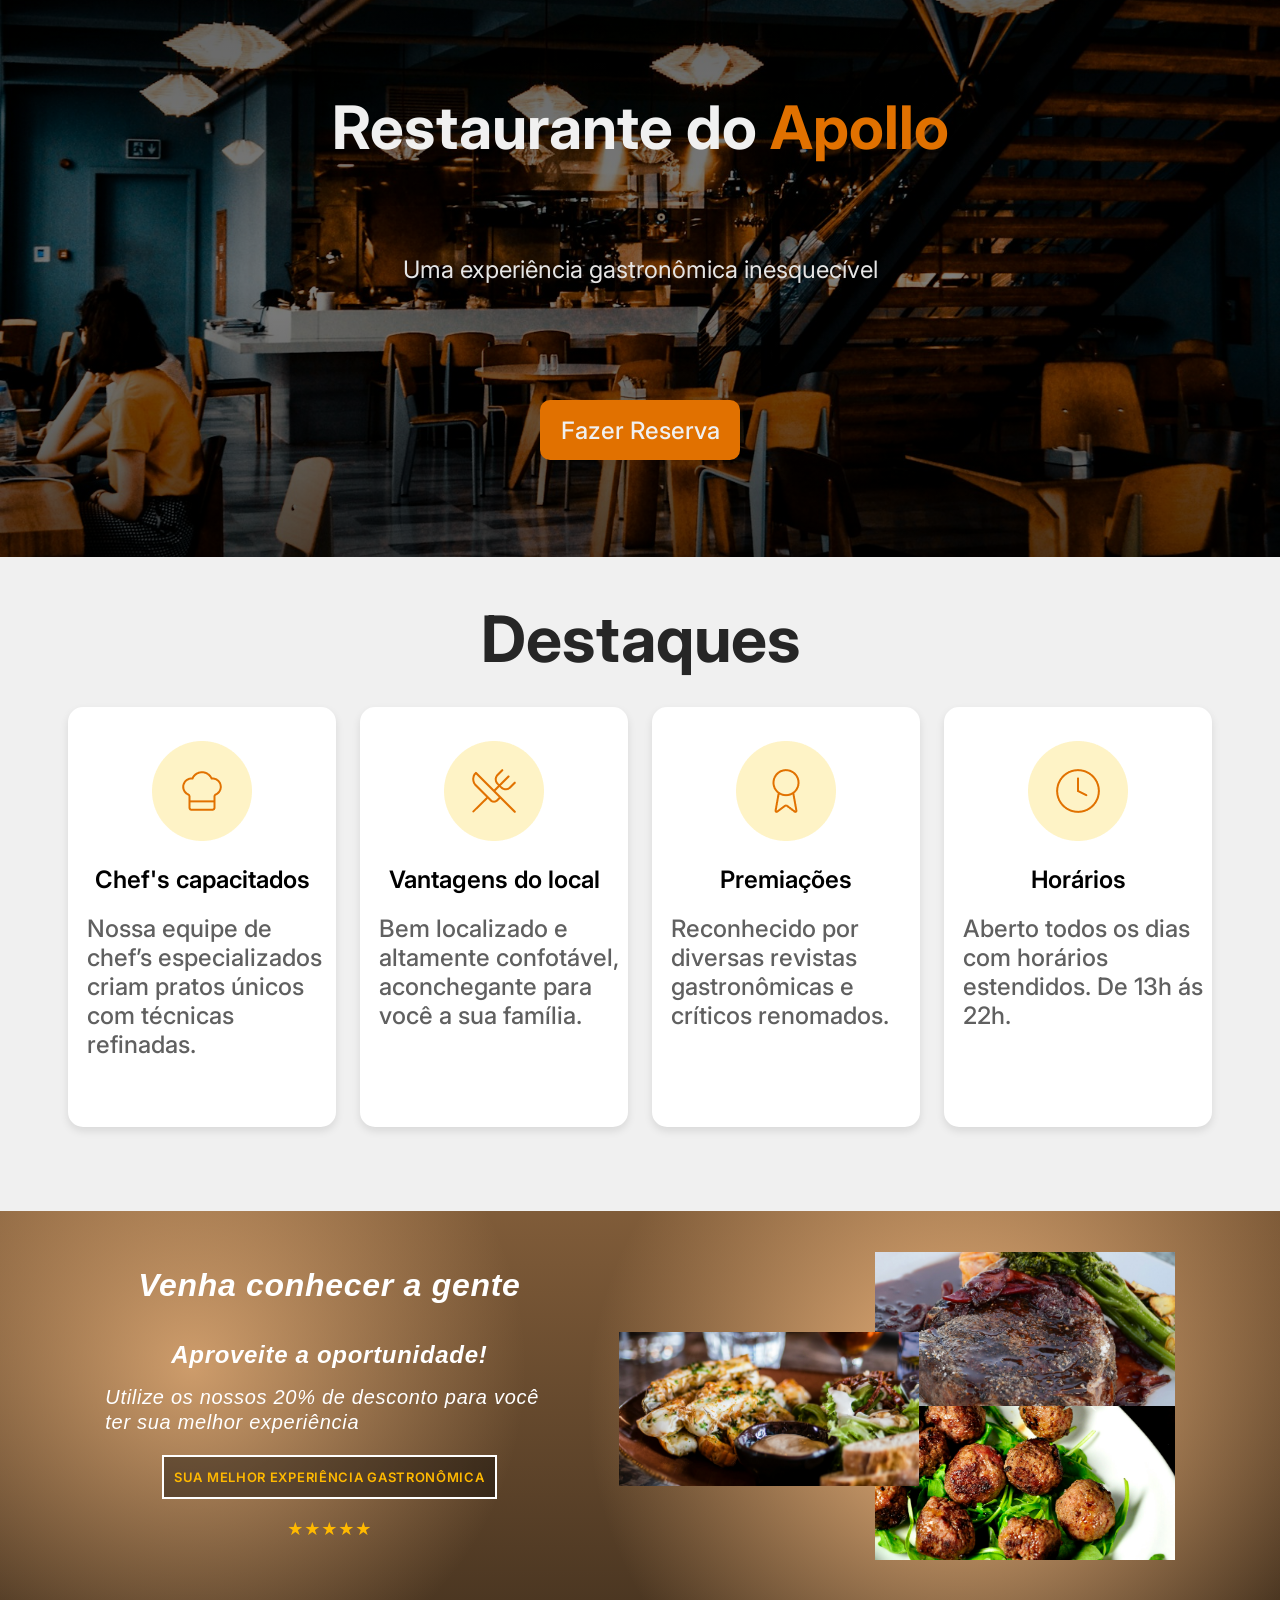
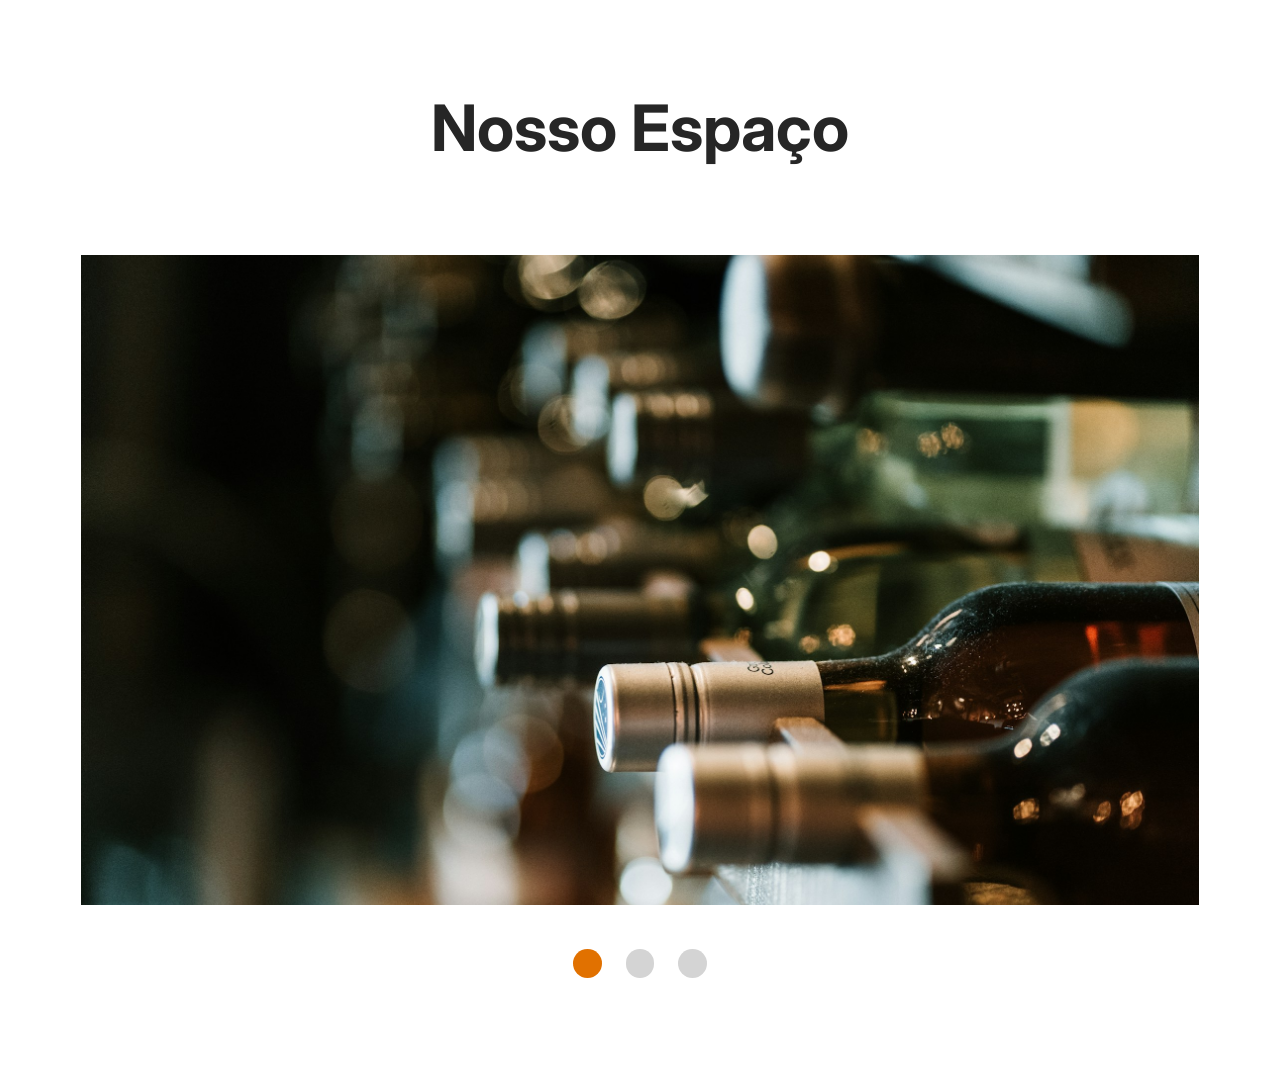
==== commit 271f0458: "ajustando responsividade das sections banner e destaques" ====
--- a/index.html
+++ b/index.html
@@ -27,25 +27,25 @@
             <div class="cards-container">
               
               <div class="card1">
-                  <img src="/imagens/home/icon-card1.png">
+                  <img class="img-cards" src="/imagens/home/icon-card1.png">
                   <p class="cards-title">Chef's capacitados</p>
                   <p class= "cards-texts">Nossa equipe de chef’s especializados criam pratos únicos com técnicas refinadas.</p>
               </div>
               
               <div class="card2">
-                   <img src="/imagens/home/icon-card2.png">
+                   <img class="img-cards" src="/imagens/home/icon-card2.png">
                   <p class="cards-title">Vantagens do local</p>
                   <p class= "cards-texts">Bem localizado e altamente confotável, aconchegante para você a sua família.</p>
               </div>
               
               <div class="card3">
-                   <img src="/imagens/home/icon-card3.png">
+                   <img class="img-cards" src="/imagens/home/icon-card3.png">
                   <p class="cards-title">Premiações</p>
                   <p class= "cards-texts">Reconhecido por diversas revistas gastronômicas e críticos renomados.</p>
               </div>
               
               <div class="card4">
-                   <img src="/imagens/home/icon-card4.png">
+                   <img class="img-cards" src="/imagens/home/icon-card4.png">
                   <p class="cards-title">Horários</p>
                   <p class= "cards-texts">Aberto todos os dias com horários estendidos. De 13h ás 22h.</p>
               </div>
--- a/style/style.css
+++ b/style/style.css
@@ -2,6 +2,7 @@
   margin: 0;
   padding: 0;
   box-sizing: border-box;
+  font-family: 'Inter', sans-serif;
 }
 
 #main-banner {
@@ -9,7 +10,7 @@
   background-size: cover;
   background-position: 28% 62%;
   background-repeat: no-repeat;
-  width: 1440px;
+  width: 100%;
   height: 557px;
   display: flex;
   flex-direction: column; 
@@ -29,56 +30,36 @@
 
 #area-destaques{
   background-color: rgba(240, 240, 240, 1);
-  width: 1440px;
-  height: 591px;
-  display: flex;
-  flex-direction: column; 
+  width: 100%;
+  height: auto;
+  display: flex;
+  flex-flow: column wrap;
   align-items: center;
   justify-content: center;
+  padding: 5%;
+  gap: 10px;
 }
 
 #promocao-area{
-  width: 1440px;
-  height: 389px;
-  display: flex;
-  flex-direction: row; 
+  width: 100%;
+  min-height: 389px;
+  display: flex;
+  flex-flow: row wrap; 
   align-items: center;
   justify-content: space-evenly;
   padding: 40px;
-  background: linear-gradient(
-    to right, 
-    #4C3722 0%, 
-    #805C39 2%,
-    #805C39 5%,
-    #FFC489 15%,
-    #805C39 40%, 
-    #805C39 45%,
-    #FFC489 80%,   
-    #805C39 98%,  
-    #4C3722 100%
-  );
-  box-shadow: inset 0 0 100px rgba(0,0,0,0.4);
+  background: 
+    radial-gradient(circle at 15% 40%, #FFC489 -15%, transparent 30%), radial-gradient(circle at 75% 50%, #FFC489 -5%, transparent 38%), linear-gradient(180deg, #805C39, #4C3722);
 }
 
 #sobre-espaco{
   background-color: rgba(255, 255, 255, 1);
-  width: 1440px;
+  width: 100%;
   height: 1088px;
   display: flex;
   flex-direction: column; 
   align-items: center;
   justify-content: space-evenly
-}
-
-#main-footer{
-  background: rgba(38, 38, 38, 1);
-  width: 1440px;
-  height: 350px;
-  display: flex;
-  flex-direction: column; 
-  align-items: center;
-  justify-content: flex-start;
-  padding: 40px;
 }
 
 .destaque-no-titulo{
@@ -88,7 +69,6 @@
 .slogan{
   font-size: 24px;
   line-height: 32px;
-  font-family: 'Inter', sans-serif;
   font-weight: 400;
   color: rgba(229,229,229,1);
 }
@@ -96,8 +76,8 @@
 .botao-reserva{
   background-color: rgba(225,113,0,1);
   color: rgba(240,240,240,1);
-  font-size: 24px;
-  font-family: 'Inter', sans-serif;
+  filter: drop-shadow(0px 4px 6px -40px #000000);
+  font-size: 24px;
   font-weight: 500;
   width: 200px;
   height: 60px;
@@ -105,10 +85,16 @@
   border: none;
   border-radius: 10px;
   margin-top: 18px;
+  
+  /* efeito no botao */
+  transition: transform 0.5s ease;
+}
+
+.botao-reserva:hover{
+  transform: scale(1.3);
 }
 
 .title-destaques{
-  font-family: 'Inter', sans-serif;
   font-weight: 700;
   font-size: 64px;
   line-height: 36px;
@@ -117,22 +103,22 @@
 }
 
 .cards-container{
-  background: background: rgba(240, 240, 240, 1);
-  width: 1120px;
-  height: 420px;
-  display: flex;
-  flex-direction: row;
+  background: rgba(240, 240, 240, 1);
+  width: 100%;
+  min-height: 420px;
+  display: flex;
+  flex-flow: row nowrap;
   justify-content: center;
   gap: 24px;
-  margin-top: 20px;
-  margin-bottom: 20px;
+  margin: 20px auto;
   border-radius: 15px;
+  
 }
 
 .card1,.card2,.card3,.card4 {
   background-color: rgba(255, 255, 255, 1);
-  width: 268px;
-  height: 420px;
+  max-width: 268px;
+  max-height: 420px;
   border-radius: 10px;
   box-shadow: 0 4px 8px rgba(0,0,0,0.1);
   border-radius: 15px;
@@ -142,10 +128,18 @@
   justify-content: flex-start;
   gap: 20px;
   padding-top: 30px;
+  
+  /*aplicando efeito nos cards*/
+  border: 4px solid rgba(255, 255, 255, 1);
+  transition: border-color 0.5s ease-in-out;
+}
+
+.card1:hover,.card2:hover,.card3:hover,.card4:hover{
+  cursor: pointer;
+  border-color: rgba(225, 113, 0, 1);
 }
 
 .cards-title{
-  font-family: 'Inter', sans-serif;
   font-size: 24px;
   padding-top: 5px;
   font-weight: 600;
@@ -154,14 +148,12 @@
 
 .cards-texts{
   color: rgba(96, 96, 96, 1);
-  font-family: 'Inter', sans-serif;
   font-size: 24px;
   font-weight: 500;
   padding-left: 15px;
 }
 
 .promocao-conteudo{
-  background-color: transparent;
   width: 448px;
   height: 262px;
   display: flex;
@@ -171,48 +163,43 @@
   gap: 20px;
 }
 
+.promocao-conteudo h2,.promocao-conteudo h3,.promo-desconto,.promo-destaque{
+  line-height: 20px;
+  letter-spacing: 0.7px;
+}
+
+.promocao-conteudo h2,.promocao-conteudo h3,.promo-desconto{
+  font-style: Italic;
+}
+
 .promocao-conteudo h2{
-  font-family: 'Inter', sans-serif;
   color:rgba(255, 255, 255, 1);
   font-weight: 900;
-  font-style: Italic;
   font-size: 32px;
-  line-height: 20px;
-  letter-spacing: 0.7px;
   text-align: center;
   margin-bottom: 30px;
 }
 
 .promocao-conteudo h3{
-  font-family: 'Inter', sans-serif;
   color:rgba(255, 255, 255, 1);
   font-weight: 700;
-  font-style: Italic;
-  font-size: 24px;
-  line-height: 20px;
-  letter-spacing: 0.7px;
+  font-size: 24px;
 }
 
 .promo-desconto{
-  font-family: 'Inter', sans-serif;
   color:rgba(255, 255, 255, 1);
   font-weight: 500;
-  font-style: Italic;
   font-size: 20px;
   line-height: 25px;
-  letter-spacing: 0.7px;
 }
 
 .promo-destaque{
   opacity: 1;
   border: 2px solid rgba(255, 255, 255, 1);
-  font-family: 'Inter', sans-serif;
   text-transform: uppercase;
   color: rgba(255, 185, 0, 1);
   font-weight: 600;
   font-size: 13px;
-  line-height: 20px;
-  letter-spacing: 0.7px;
   background-color:rgba(0, 0, 0, 0.4);
   padding: 10px;
 }
@@ -261,7 +248,6 @@
 
 .carousel-title{ 
   font-size: 64px;
-  font-family: 'Inter', sans-serif;
   font-weight: 700;
   font-style: Bold;
   line-height: 36px;
@@ -279,6 +265,7 @@
   overflow-x: auto;
   scroll-snap-type: x mandatory;
   scroll-behavior: smooth;
+  margin: 0 auto;
 }
 
 .slides-wrapper img{
@@ -310,4 +297,73 @@
 
 .slider-nav a.active {
   background-color: rgba(225, 113, 0, 1);
+}
+
+@media screen and (max-width: 768px){
+  
+  #main-banner{
+    height: auto;
+    min-height: 273px;
+  }
+  
+  #main-banner h1 {
+    font-size: 30px;
+  }
+  
+  .slogan{font-size: 12px;}
+  
+  #area-destaques{
+  width: 100%;
+  height: auto;
+  }
+  
+  .botao-reserva{
+    width: auto;
+    max-width: 200px;
+    height: auto;
+    font-size: 18px;
+    font-weight: bold;
+    padding: 1px 35px 1px 35px;
+  }
+  
+  #area-destaques{
+    min-height: 591px;;
+  }
+  
+  .title-destaques{
+    font-size: 32px;
+  }
+  
+  .cards-container{
+    min-height: 420px;
+    flex-flow: row wrap;
+  }
+  
+  .card1,.card2,.card3,.card4 {
+    width: 90%;
+    height: auto;
+    flex-flow: row wrap;
+    justify-content: center;
+    align-content: flex-start;
+    gap: 10px;
+    
+    
+    
+  }
+  
+  .img-cards{
+    width: auto;
+    height: 20%;
+    
+  }
+  .cards-title{
+    font-size: 18px;}
+  
+  .cards-texts{
+    width: 90%;
+    font-size: 18px;
+    text-align: top;
+    margin-top: 15px;
+}
+  
 }
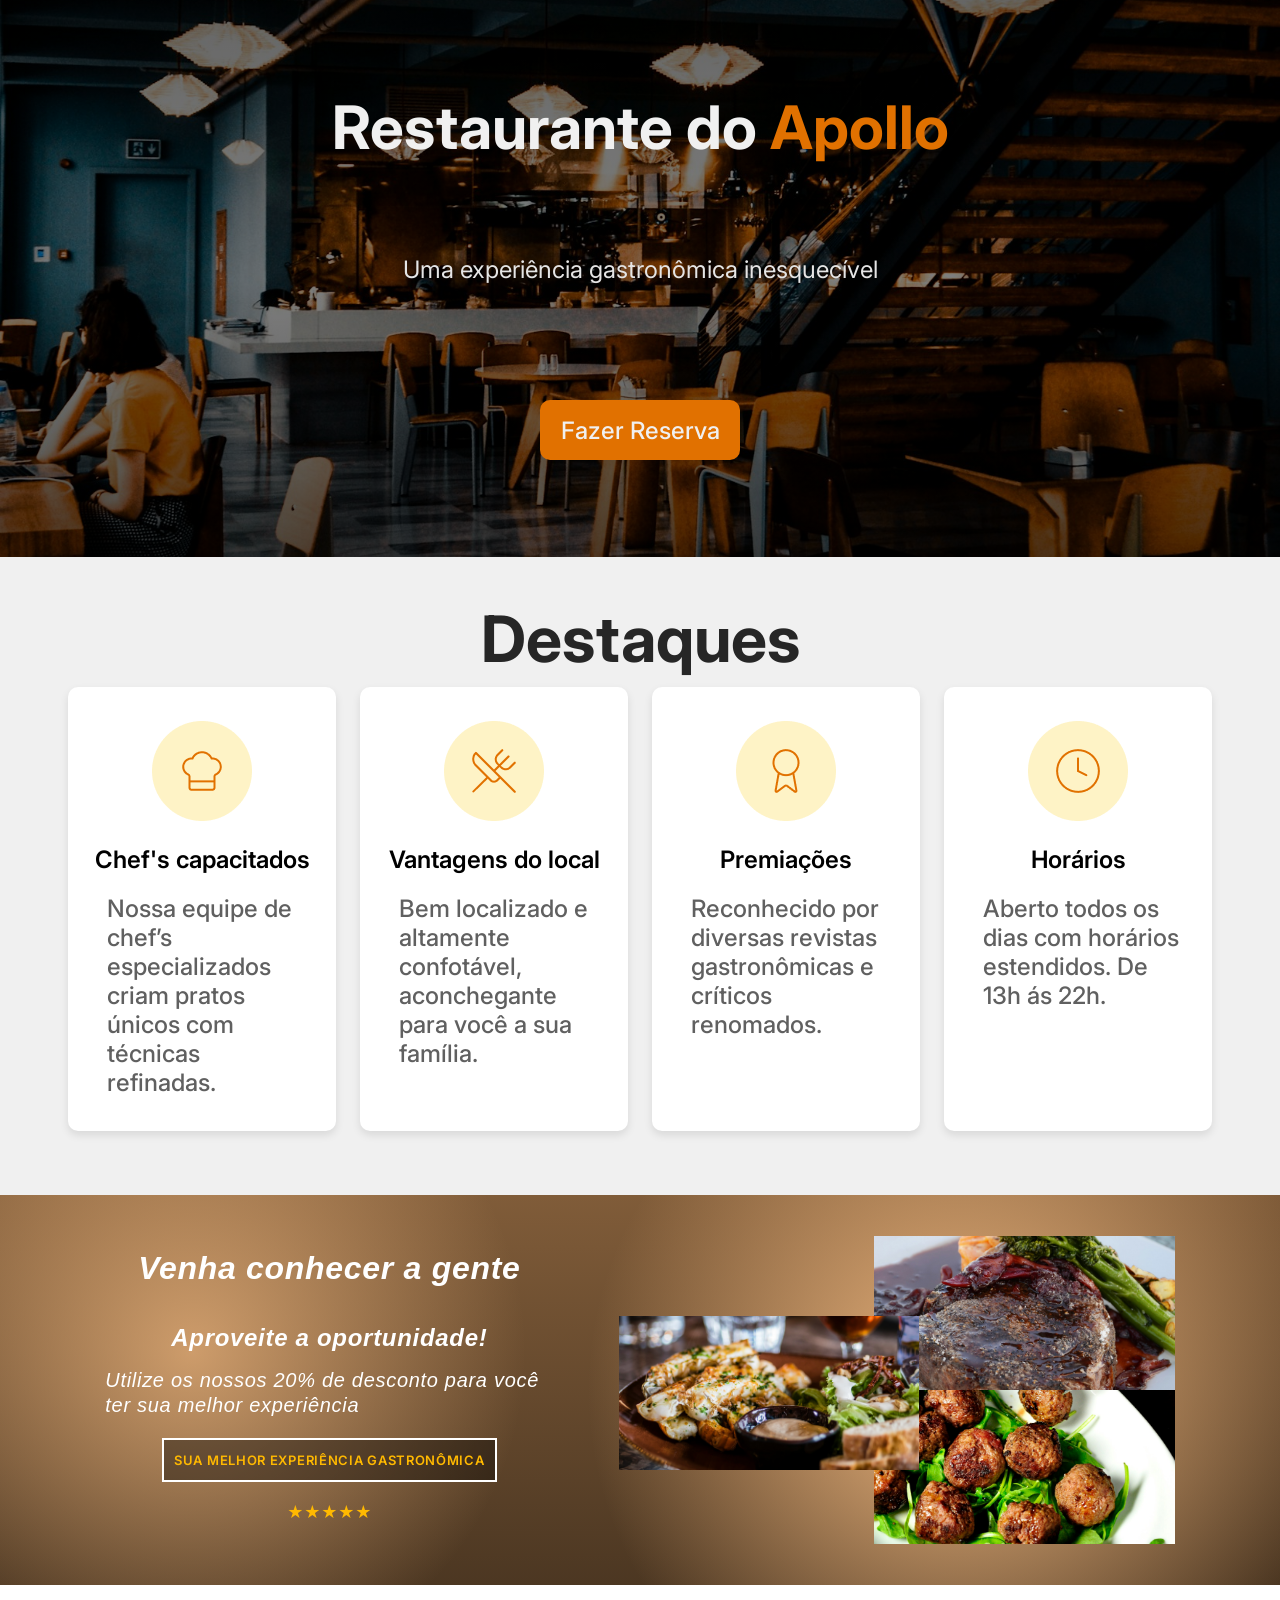
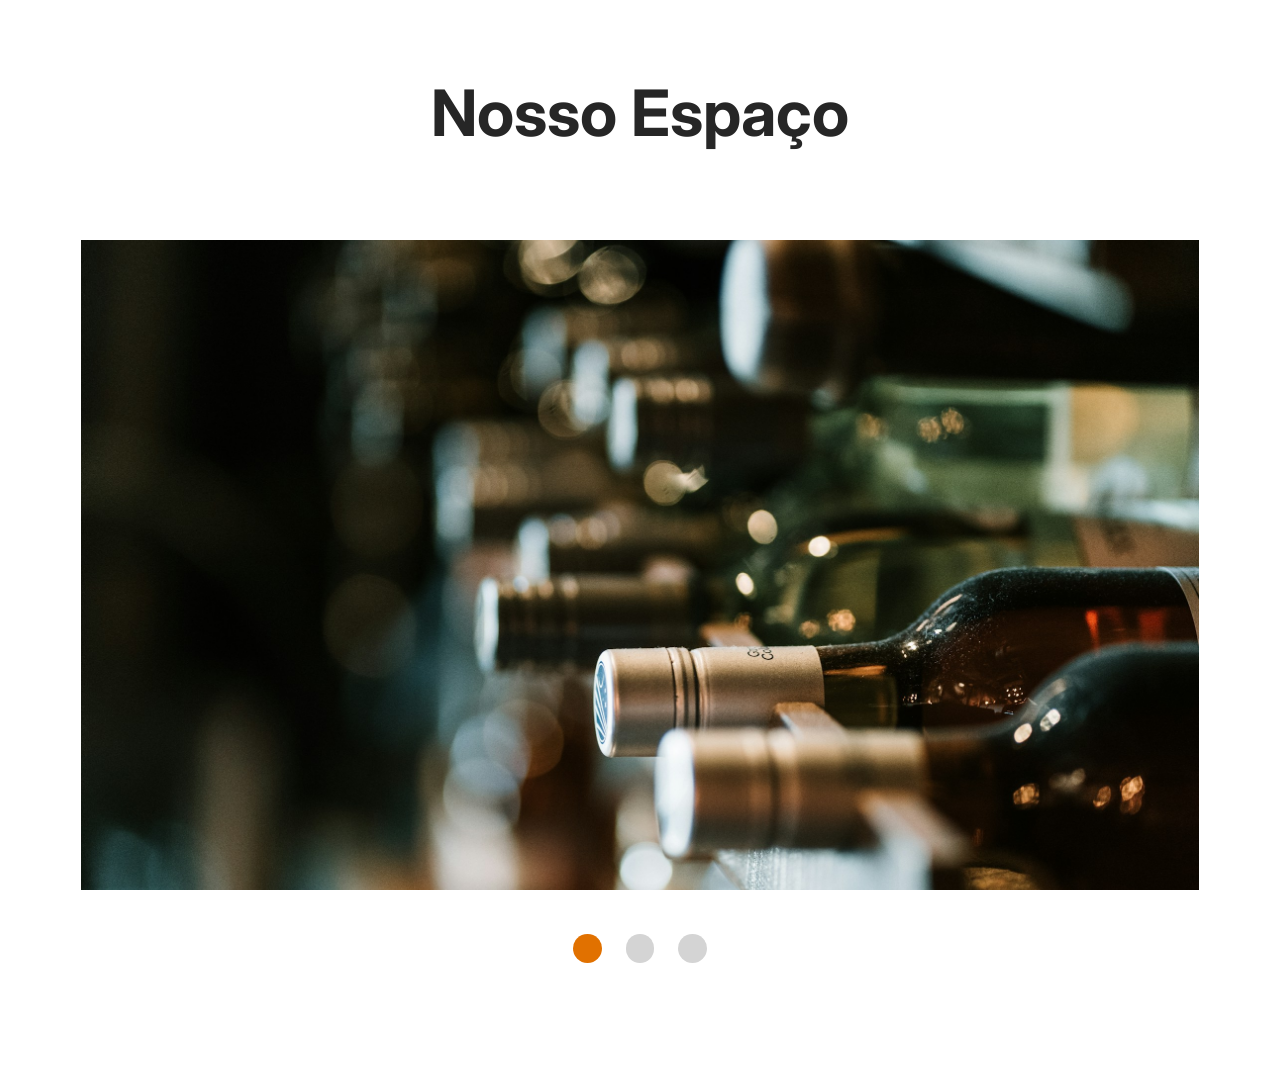
==== commit 4fb389f9: "ajuste resposividade das sections promocao e sobre nós" ====
--- a/index.html
+++ b/index.html
@@ -103,12 +103,7 @@
         
     </main>
 
-    <footer id="main-footer">
-        <div class="footer-column"></div>
-        <div class="footer-column"></div>
-        <div class="footer-column"></div>
-        <div class="footer-column"></div>
-    </footer>
+    <footer></footer>
     
 </body>
 </html>
--- a/style/style.css
+++ b/style/style.css
@@ -20,12 +20,10 @@
 }
 
 #main-banner h1 {
-  font-family: 'Inter', sans-serif;
   color: rgba(240,240,240,1);
   font-weight: 700;
   font-size: 60px;
   line-height: 60px;
-  font-weight: bold;
 }
 
 #area-destaques{
@@ -33,7 +31,7 @@
   width: 100%;
   height: auto;
   display: flex;
-  flex-flow: column wrap;
+  flex-flow: column;
   align-items: center;
   justify-content: center;
   padding: 5%;
@@ -42,7 +40,7 @@
 
 #promocao-area{
   width: 100%;
-  min-height: 389px;
+  min-height: 390px;
   display: flex;
   flex-flow: row wrap; 
   align-items: center;
@@ -107,29 +105,22 @@
   width: 100%;
   min-height: 420px;
   display: flex;
-  flex-flow: row nowrap;
   justify-content: center;
   gap: 24px;
-  margin: 20px auto;
-  border-radius: 15px;
-  
-}
-
-.card1,.card2,.card3,.card4 {
+  
+}
+.card1, .card2, .card3, .card4 {
   background-color: rgba(255, 255, 255, 1);
   max-width: 268px;
-  max-height: 420px;
+  min-height: 420px;
   border-radius: 10px;
   box-shadow: 0 4px 8px rgba(0,0,0,0.1);
-  border-radius: 15px;
-  display: flex;
-  flex-flow: column nowrap;
+  display: flex;
+  flex-direction: column;
   align-items: center;
   justify-content: flex-start;
   gap: 20px;
-  padding-top: 30px;
-  
-  /*aplicando efeito nos cards*/
+  padding: 30px 20px;
   border: 4px solid rgba(255, 255, 255, 1);
   transition: border-color 0.5s ease-in-out;
 }
@@ -139,11 +130,12 @@
   border-color: rgba(225, 113, 0, 1);
 }
 
-.cards-title{
+.cards-title {
   font-size: 24px;
   padding-top: 5px;
   font-weight: 600;
   line-height: 28px;
+  text-align: center;
 }
 
 .cards-texts{
@@ -154,8 +146,8 @@
 }
 
 .promocao-conteudo{
-  width: 448px;
-  height: 262px;
+  max-width: 448px;
+  height: auto;
   display: flex;
   flex-direction: column;
   align-items: center;
@@ -184,6 +176,7 @@
   color:rgba(255, 255, 255, 1);
   font-weight: 700;
   font-size: 24px;
+  
 }
 
 .promo-desconto{
@@ -209,21 +202,23 @@
 }
 
 .container-pratos{
-  width: 556px;
-  height: 308px;
+  width: 100%;
+  max-width: 556px;
+  aspect-ratio: 556 / 308;
   position: relative;
-  overflow: hidden;
-  
+  margin: 0;
 }
 .container-pratos figure{
   position: absolute;
   margin: 0; 
   padding: 0;
+  width: 54%;
 }
 
 .container-pratos figure img{
-  width: 300px;
-  height: 154px;
+  width: 100%;
+  height: auto;
+  aspect-ratio: 300/154;
   object-fit: cover;
   display: block;
 }
@@ -312,11 +307,6 @@
   
   .slogan{font-size: 12px;}
   
-  #area-destaques{
-  width: 100%;
-  height: auto;
-  }
-  
   .botao-reserva{
     width: auto;
     max-width: 200px;
@@ -326,44 +316,111 @@
     padding: 1px 35px 1px 35px;
   }
   
-  #area-destaques{
-    min-height: 591px;;
-  }
-  
   .title-destaques{
     font-size: 32px;
   }
   
   .cards-container{
-    min-height: 420px;
-    flex-flow: row wrap;
+    min-height: auto;
+    flex-direction: column;
+    align-items: center;
+    gap: 24px;
   }
   
   .card1,.card2,.card3,.card4 {
     width: 90%;
+    max-width: 350px;
     height: auto;
-    flex-flow: row wrap;
-    justify-content: center;
-    align-content: flex-start;
-    gap: 10px;
+    min-height: auto;
+    flex-direction: row;
+    flex-wrap: wrap;
+    align-items: center;
+    justify-content: flex-start;
+    padding: 20px;
+    gap: 15px;
+  }
+  
+  .img-cards{
+    width: 50px;
+    height: auto;
+    flex-shrink: 0;
+  }
+  .cards-title{
+    font-size: 18px;
+    flex: 1;
+    text-align: left;
+    margin: 0;
+    padding: 0;
+  }
+  
+  .cards-texts{
+    width: 100%;
+    font-size: 16px;
+    text-align: left;
+    padding-left: 0;
+    margin-top: 5px;
+  }
+  
+  #promocao-area {
+  padding: 40px 20px;
+  flex-direction: column;
+  text-align: left;
+  gap: 20px;
+  }
+  
+  .promocao-conteudo h2{font-size: 25px;}
+  .promocao-conteudo h3{font-size: 18px;}
+  .promo-desconto{font-size: 16px;}
+  .promo-stars{display: none;}
+  
+  .container-pratos {
+    width: 100%;
+    max-width: 350px;
+    margin: 0 auto;
+  }
+  
+  .container-pratos figure#prato3 {
+    top: 26%;
+  }
+  
+  #sobre-espaco {
+    height: auto;
+    padding: 40px 0 60px 0;
+  }
+
+  .carousel-title {
+    font-size: 32px;
+    margin-bottom: 25px;
+    text-align: center;
     
     
-    
-  }
-  
-  .img-cards{
-    width: auto;
-    height: 20%;
-    
-  }
-  .cards-title{
-    font-size: 18px;}
-  
-  .cards-texts{
-    width: 90%;
-    font-size: 18px;
-    text-align: top;
-    margin-top: 15px;
-}
+  }
+
+  .slides-wrapper {
+    width: 80%;
+    max-width: 350px;
+    height: 250px;
+    margin: 0 auto;
+  }
+
+  .slides-wrapper img {
+    flex: 0 0 100%;
+    width: 100%;
+    height: 100%;
+    object-fit: cover;
+  }
+
+  .slider-nav {
+    margin-top: 20px;
+    gap: 15px;
+  }
+
+  .slider-nav a {
+    width: 12px;
+    height: 12px;
+    margin-top: 0;
+  }
+
+  
   
 }
